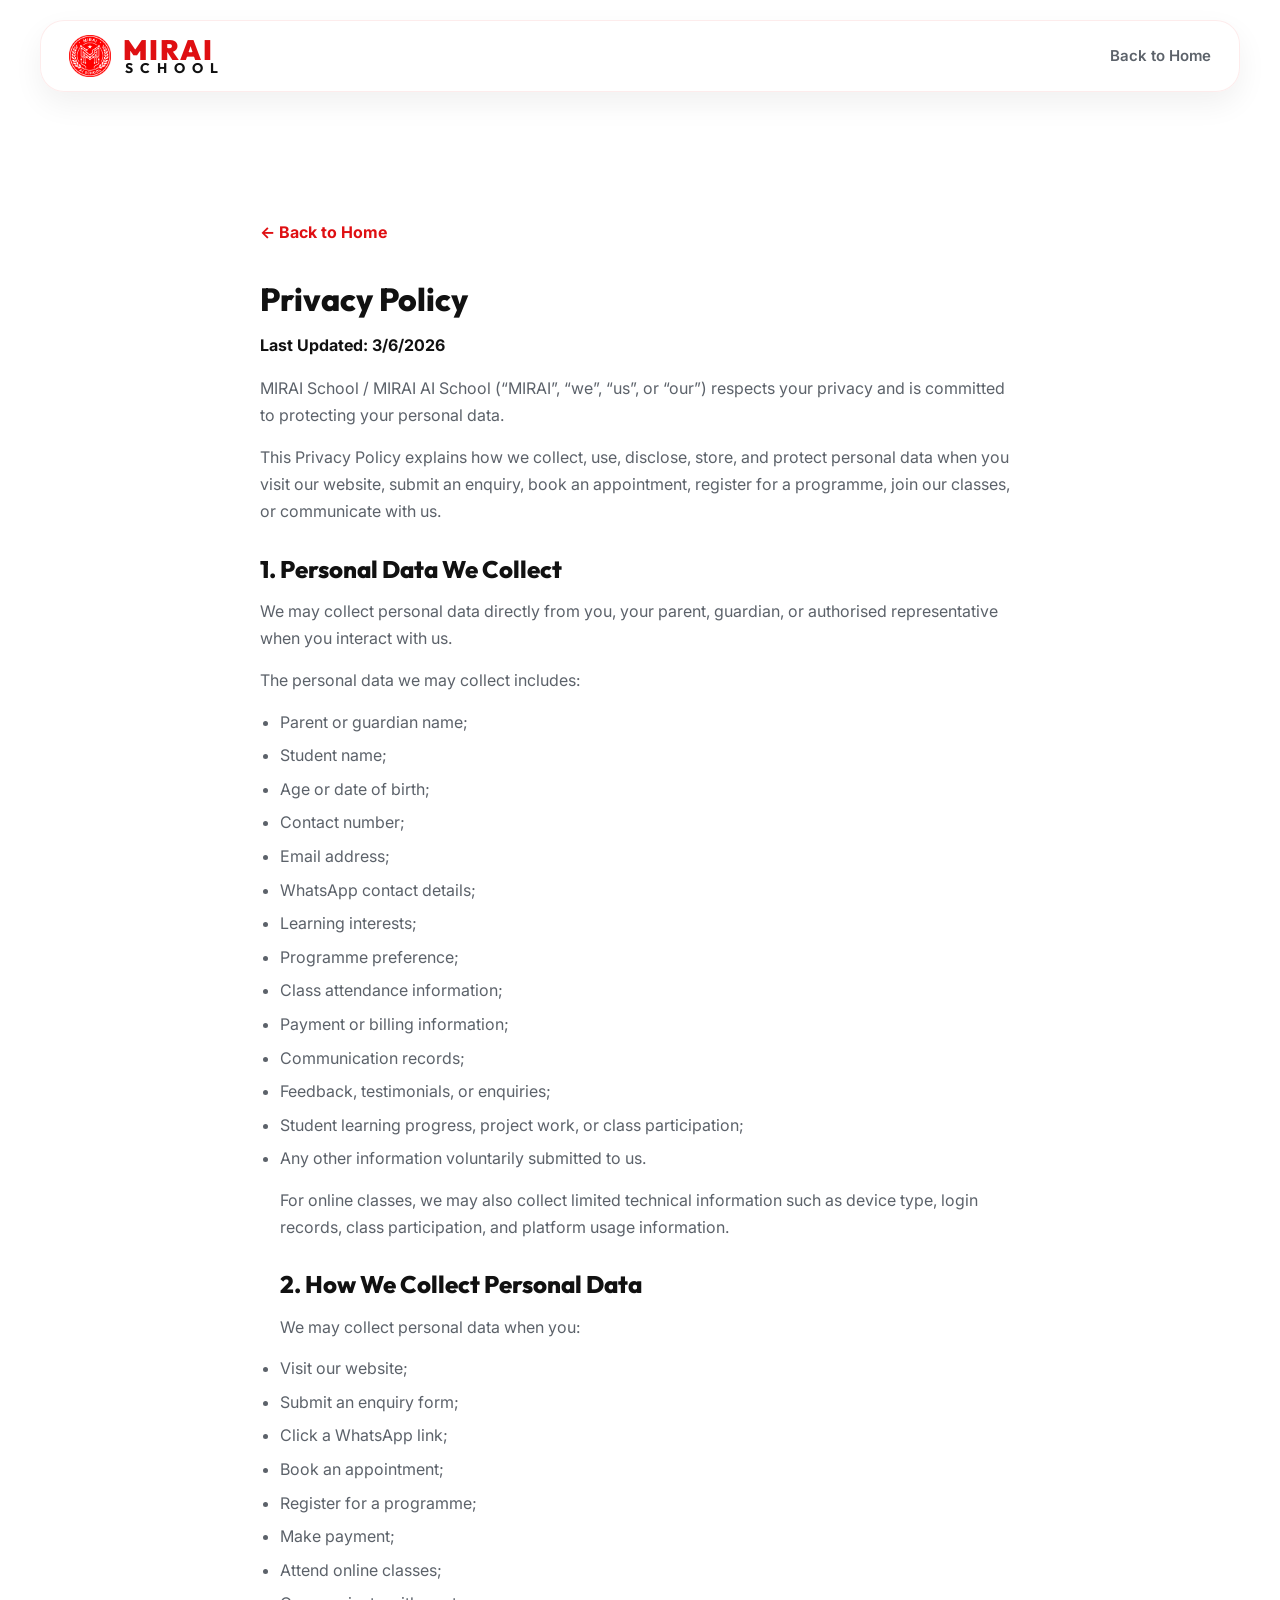
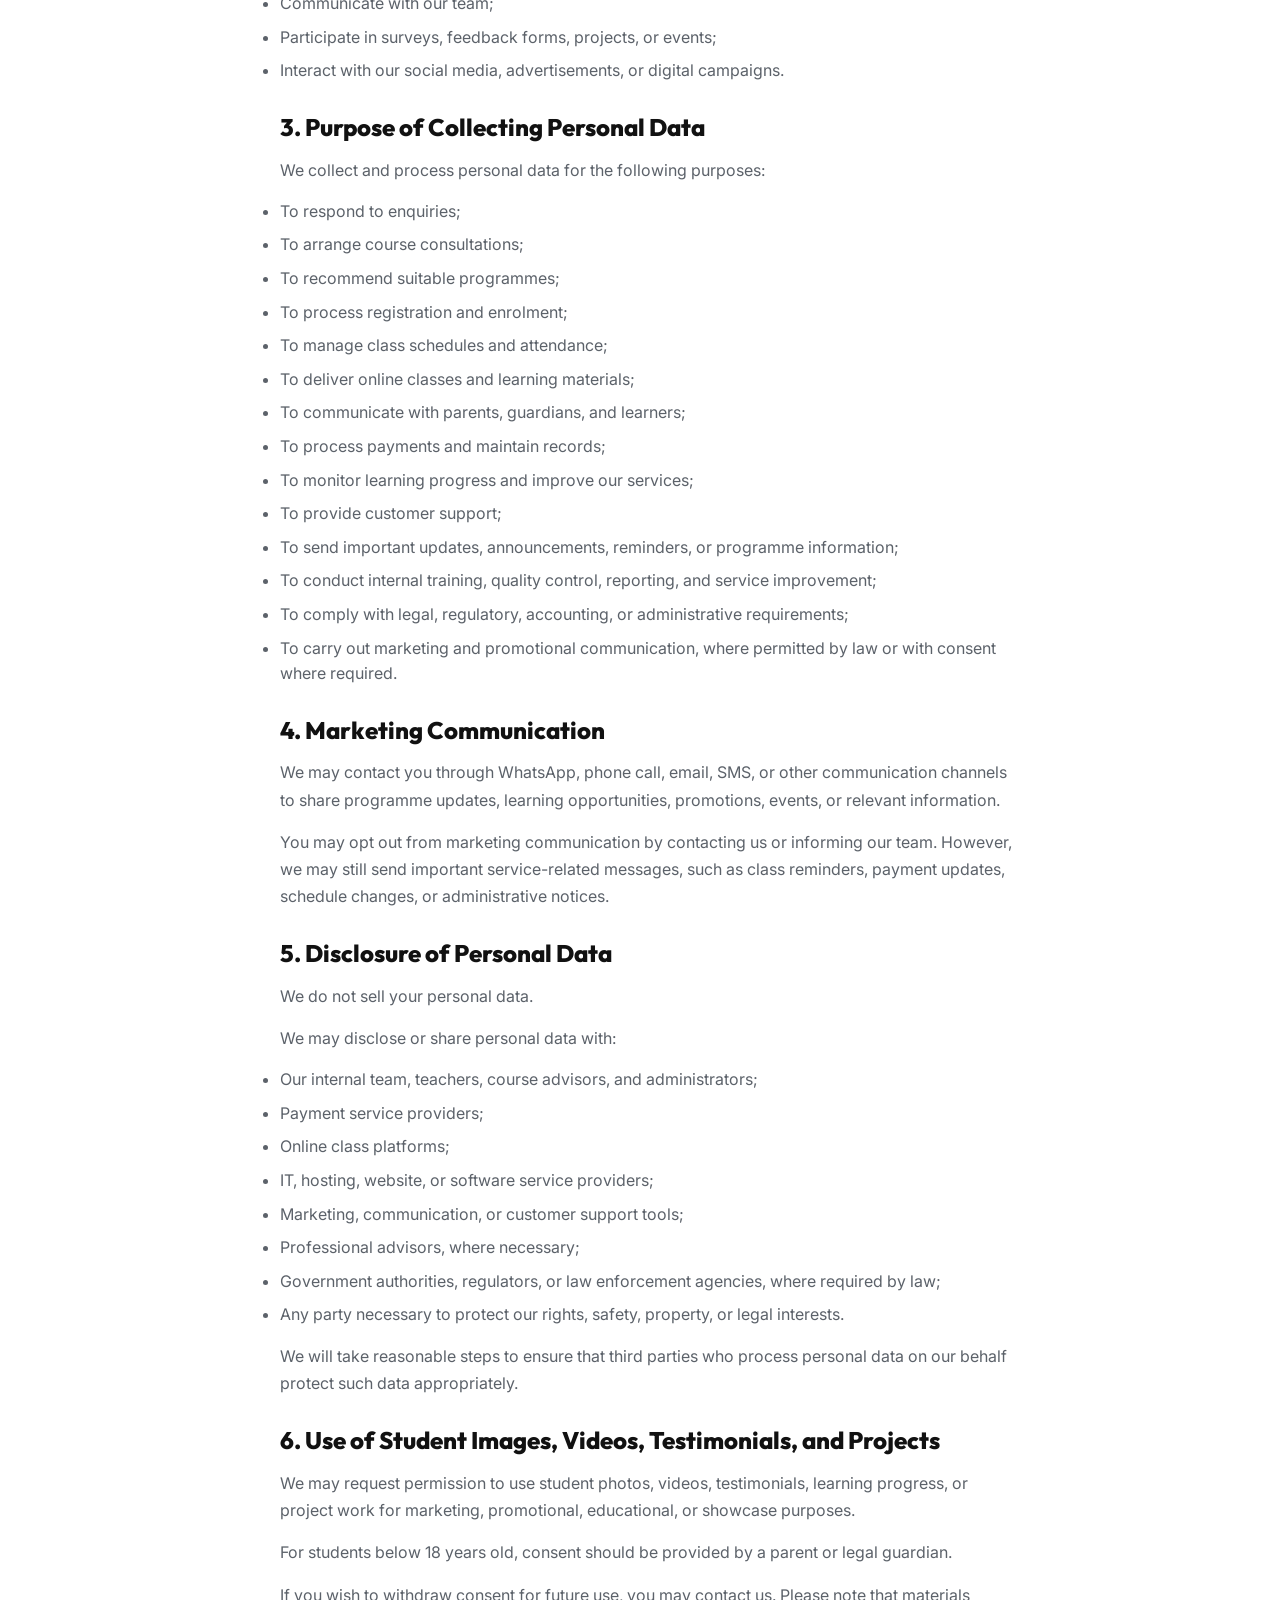
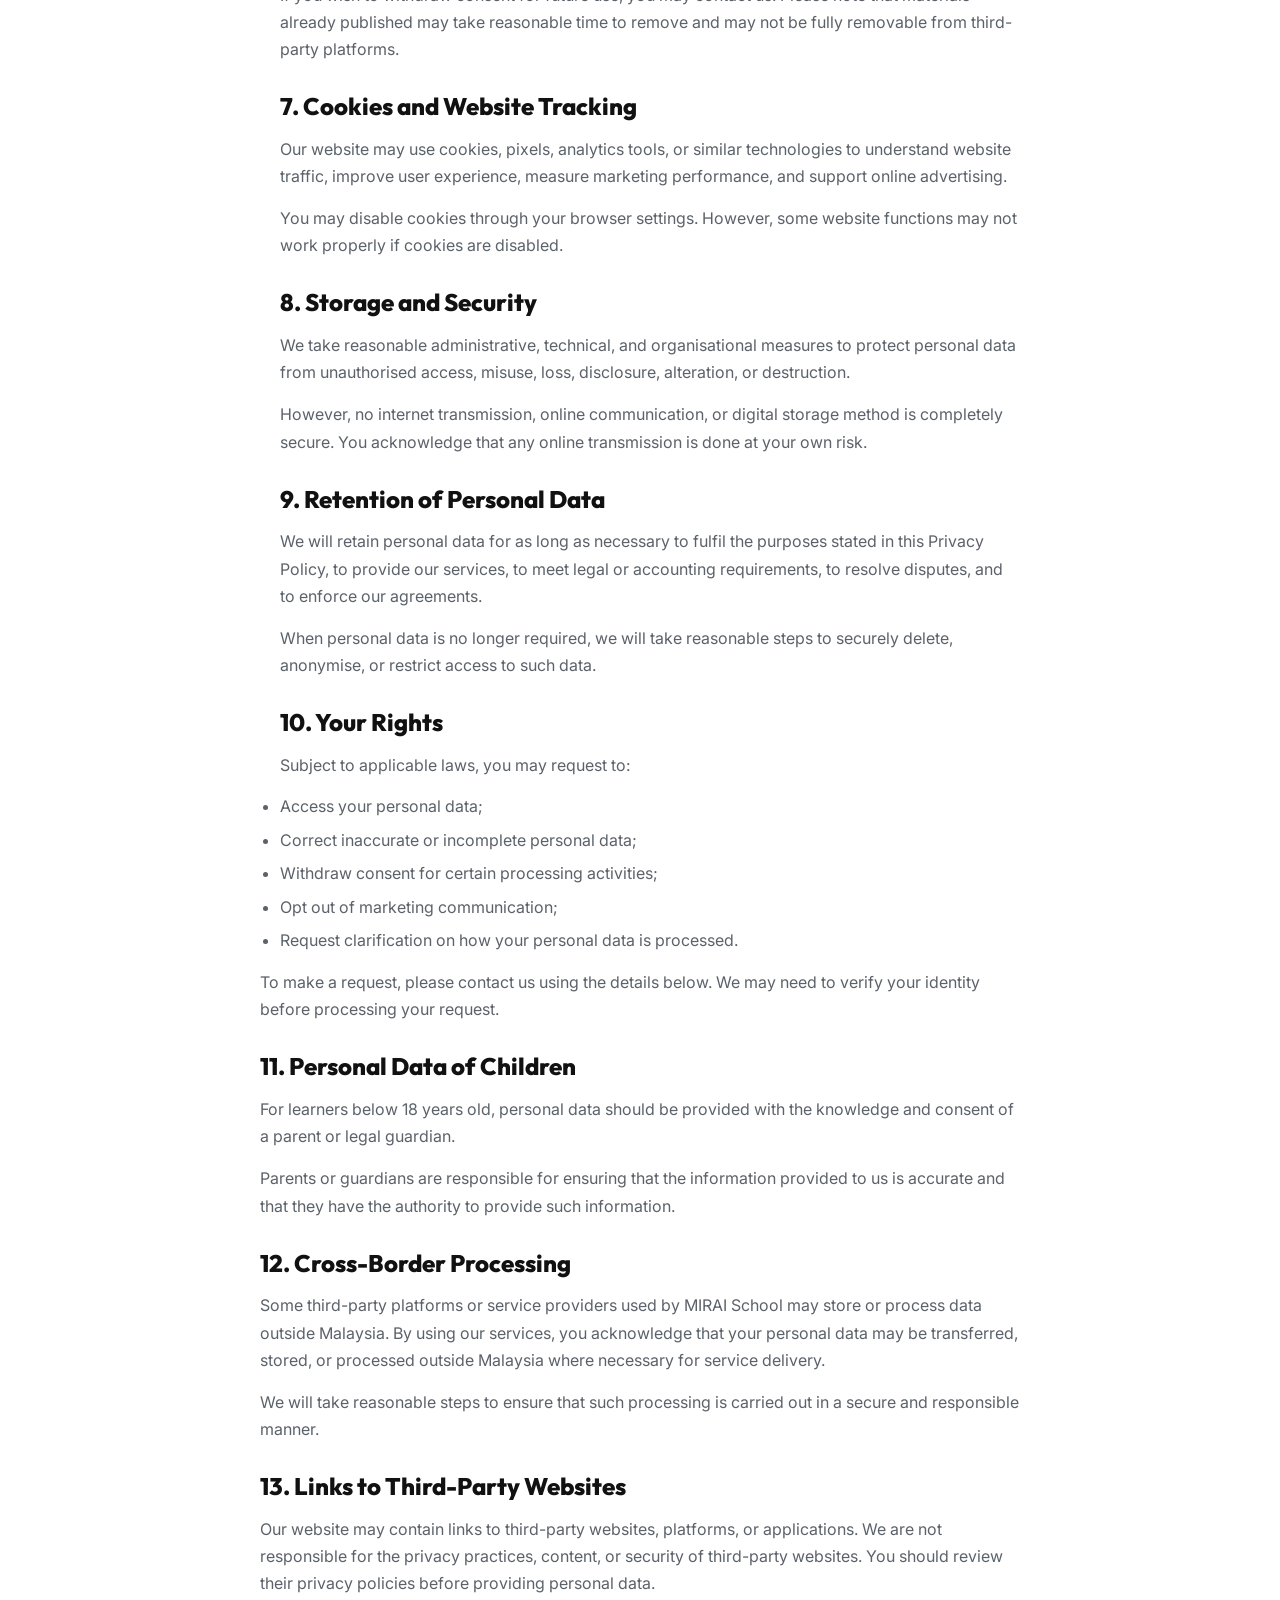
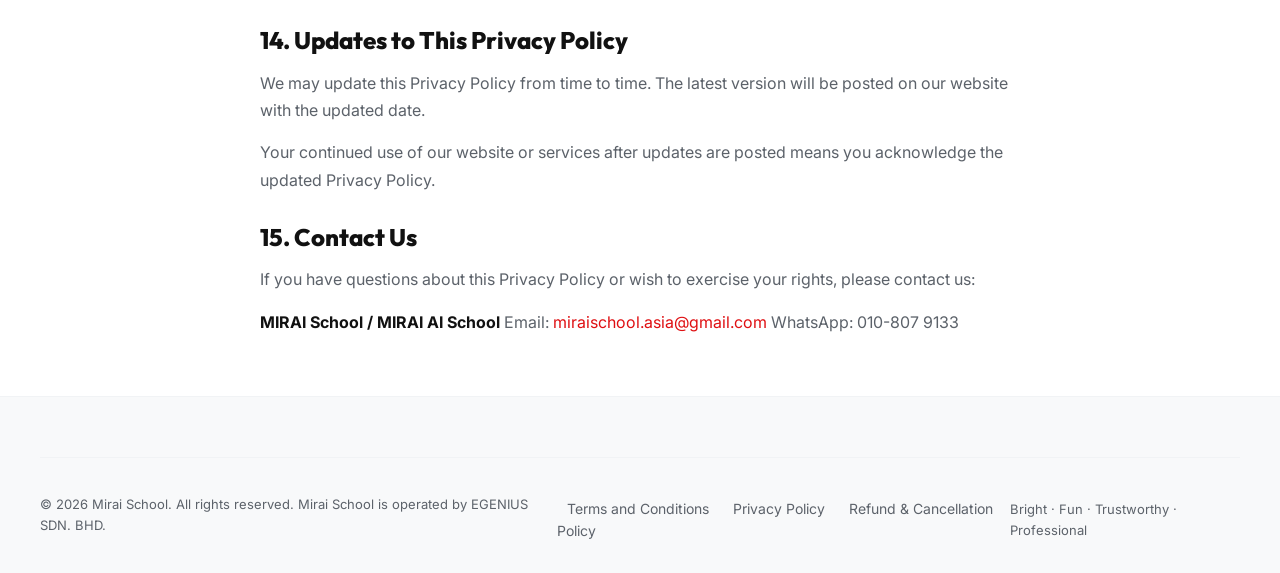
==== privacy.html @ 1ea345a0 "Update footer with legal links and add course prices" ====
<!DOCTYPE html>
<html lang="en">
<head>
  <meta charset="UTF-8">
  <meta name="viewport" content="width=device-width, initial-scale=1.0">
  <title>Privacy Policy | MIRAI School</title>
  <link rel="stylesheet" href="style.css">
  <style>
    .legal-container {
      max-width: 800px;
      margin: 120px auto 60px;
      padding: 0 20px;
      background: white;
    }
    .legal-container h1 { font-size: 2rem; margin-bottom: 10px; color: var(--black); }
    .legal-container h2 { font-size: 1.5rem; margin-top: 30px; margin-bottom: 15px; color: var(--black); }
    .legal-container p { margin-bottom: 15px; color: var(--grey); line-height: 1.7; }
    .legal-container ul { margin-bottom: 15px; padding-left: 20px; color: var(--grey); }
    .legal-container li { margin-bottom: 8px; line-height: 1.6; }
    .legal-container a { color: var(--red); text-decoration: none; }
    .legal-container a:hover { text-decoration: underline; }
    .legal-container strong { color: var(--black); }
    .back-btn { margin-bottom: 20px; display: inline-block; font-weight: bold; }
  </style>
</head>
<body>
  <header class="navbar-wrapper">
    <div class="container">
      <nav class="navbar" id="mainNavbar">
        <a href="index.html" class="logo">
          <img src="assets/mirai%20logo.png" alt="MIRAI School Logo" class="logo-img" />
          <div class="logo-text">
            <span class="logo-main">MIRAI</span>
            <span class="logo-sub">SCHOOL</span>
          </div>
        </a>
        <div class="nav-links" id="navLinks">
          <a href="index.html">Back to Home</a>
        </div>
      </nav>
    </div>
  </header>

  <main>
    <div class="legal-container">
      <a href="index.html" class="back-btn">&larr; Back to Home</a>
      <p><h1>Privacy Policy</h1></p><p><strong>Last Updated: 3/6/2026</strong></p><p>MIRAI School / MIRAI AI School (“MIRAI”, “we”, “us”, or “our”) respects your privacy and is committed to protecting your personal data.</p><p>This Privacy Policy explains how we collect, use, disclose, store, and protect personal data when you visit our website, submit an enquiry, book an appointment, register for a programme, join our classes, or communicate with us.</p><p><h2>1. Personal Data We Collect</h2></p><p>We may collect personal data directly from you, your parent, guardian, or authorised representative when you interact with us.</p><p>The personal data we may collect includes:</p><ul><li>Parent or guardian name;</li>
<li>Student name;</li>
<li>Age or date of birth;</li>
<li>Contact number;</li>
<li>Email address;</li>
<li>WhatsApp contact details;</li>
<li>Learning interests;</li>
<li>Programme preference;</li>
<li>Class attendance information;</li>
<li>Payment or billing information;</li>
<li>Communication records;</li>
<li>Feedback, testimonials, or enquiries;</li>
<li>Student learning progress, project work, or class participation;</li>
<li>Any other information voluntarily submitted to us.</li></p><p>For online classes, we may also collect limited technical information such as device type, login records, class participation, and platform usage information.</p><p><h2>2. How We Collect Personal Data</h2></p><p>We may collect personal data when you:</p><p><li>Visit our website;</li>
<li>Submit an enquiry form;</li>
<li>Click a WhatsApp link;</li>
<li>Book an appointment;</li>
<li>Register for a programme;</li>
<li>Make payment;</li>
<li>Attend online classes;</li>
<li>Communicate with our team;</li>
<li>Participate in surveys, feedback forms, projects, or events;</li>
<li>Interact with our social media, advertisements, or digital campaigns.</li></p><p><h2>3. Purpose of Collecting Personal Data</h2></p><p>We collect and process personal data for the following purposes:</p><p><li>To respond to enquiries;</li>
<li>To arrange course consultations;</li>
<li>To recommend suitable programmes;</li>
<li>To process registration and enrolment;</li>
<li>To manage class schedules and attendance;</li>
<li>To deliver online classes and learning materials;</li>
<li>To communicate with parents, guardians, and learners;</li>
<li>To process payments and maintain records;</li>
<li>To monitor learning progress and improve our services;</li>
<li>To provide customer support;</li>
<li>To send important updates, announcements, reminders, or programme information;</li>
<li>To conduct internal training, quality control, reporting, and service improvement;</li>
<li>To comply with legal, regulatory, accounting, or administrative requirements;</li>
<li>To carry out marketing and promotional communication, where permitted by law or with consent where required.</li></p><p><h2>4. Marketing Communication</h2></p><p>We may contact you through WhatsApp, phone call, email, SMS, or other communication channels to share programme updates, learning opportunities, promotions, events, or relevant information.</p><p>You may opt out from marketing communication by contacting us or informing our team. However, we may still send important service-related messages, such as class reminders, payment updates, schedule changes, or administrative notices.</p><p><h2>5. Disclosure of Personal Data</h2></p><p>We do not sell your personal data.</p><p>We may disclose or share personal data with:</p><p><li>Our internal team, teachers, course advisors, and administrators;</li>
<li>Payment service providers;</li>
<li>Online class platforms;</li>
<li>IT, hosting, website, or software service providers;</li>
<li>Marketing, communication, or customer support tools;</li>
<li>Professional advisors, where necessary;</li>
<li>Government authorities, regulators, or law enforcement agencies, where required by law;</li>
<li>Any party necessary to protect our rights, safety, property, or legal interests.</li></p><p>We will take reasonable steps to ensure that third parties who process personal data on our behalf protect such data appropriately.</p><p><h2>6. Use of Student Images, Videos, Testimonials, and Projects</h2></p><p>We may request permission to use student photos, videos, testimonials, learning progress, or project work for marketing, promotional, educational, or showcase purposes.</p><p>For students below 18 years old, consent should be provided by a parent or legal guardian.</p><p>If you wish to withdraw consent for future use, you may contact us. Please note that materials already published may take reasonable time to remove and may not be fully removable from third-party platforms.</p><p><h2>7. Cookies and Website Tracking</h2></p><p>Our website may use cookies, pixels, analytics tools, or similar technologies to understand website traffic, improve user experience, measure marketing performance, and support online advertising.</p><p>You may disable cookies through your browser settings. However, some website functions may not work properly if cookies are disabled.</p><p><h2>8. Storage and Security</h2></p><p>We take reasonable administrative, technical, and organisational measures to protect personal data from unauthorised access, misuse, loss, disclosure, alteration, or destruction.</p><p>However, no internet transmission, online communication, or digital storage method is completely secure. You acknowledge that any online transmission is done at your own risk.</p><p><h2>9. Retention of Personal Data</h2></p><p>We will retain personal data for as long as necessary to fulfil the purposes stated in this Privacy Policy, to provide our services, to meet legal or accounting requirements, to resolve disputes, and to enforce our agreements.</p><p>When personal data is no longer required, we will take reasonable steps to securely delete, anonymise, or restrict access to such data.</p><p><h2>10. Your Rights</h2></p><p>Subject to applicable laws, you may request to:</p><p><li>Access your personal data;</li>
<li>Correct inaccurate or incomplete personal data;</li>
<li>Withdraw consent for certain processing activities;</li>
<li>Opt out of marketing communication;</li>
<li>Request clarification on how your personal data is processed.</li></ul><p>To make a request, please contact us using the details below. We may need to verify your identity before processing your request.</p><p><h2>11. Personal Data of Children</h2></p><p>For learners below 18 years old, personal data should be provided with the knowledge and consent of a parent or legal guardian.</p><p>Parents or guardians are responsible for ensuring that the information provided to us is accurate and that they have the authority to provide such information.</p><p><h2>12. Cross-Border Processing</h2></p><p>Some third-party platforms or service providers used by MIRAI School may store or process data outside Malaysia. By using our services, you acknowledge that your personal data may be transferred, stored, or processed outside Malaysia where necessary for service delivery.</p><p>We will take reasonable steps to ensure that such processing is carried out in a secure and responsible manner.</p><p><h2>13. Links to Third-Party Websites</h2></p><p>Our website may contain links to third-party websites, platforms, or applications. We are not responsible for the privacy practices, content, or security of third-party websites. You should review their privacy policies before providing personal data.</p><p><h2>14. Updates to This Privacy Policy</h2></p><p>We may update this Privacy Policy from time to time. The latest version will be posted on our website with the updated date.</p><p>Your continued use of our website or services after updates are posted means you acknowledge the updated Privacy Policy.</p><p><h2>15. Contact Us</h2></p><p>If you have questions about this Privacy Policy or wish to exercise your rights, please contact us:</p><p><strong>MIRAI School / MIRAI AI School</strong>
Email: <a href="mailto:miraischool.asia@gmail.com">miraischool.asia@gmail.com</a>
WhatsApp: 010-807 9133
</p>
    </div>
  </main>

  <footer>
    <div class="container">
      <div class="footer-bottom">
        <p>&copy; 2026 Mirai School. All rights reserved. Mirai School is operated by EGENIUS SDN. BHD.</p>
        <div class="legal-links" style="margin-top: 10px; font-size: 14px;">
            <a href="terms.html" style="color: var(--grey); text-decoration: none; margin: 0 10px;">Terms and Conditions</a>
            <a href="privacy.html" style="color: var(--grey); text-decoration: none; margin: 0 10px;">Privacy Policy</a>
            <a href="refund.html" style="color: var(--grey); text-decoration: none; margin: 0 10px;">Refund & Cancellation Policy</a>
        </div>
        <p style="margin-top: 10px;">Bright · Fun · Trustworthy · Professional</p>
      </div>
    </div>
  </footer>
</body>
</html>
---- style.css ----
@import url('https://fonts.googleapis.com/css2?family=Inter:wght@400;500;600;700&family=Outfit:wght@400;500;600;700;800;900&display=swap');

:root {
  --red: #df0f12;
  --red-hover: #bf0b0e;
  --red-light: #fff2f2;
  --red-tint: #ffe3e3;
  --black: #111111;
  --white: #ffffff;
  --grey: #5c626a;
  --light-grey: #f8f9fa;
  --border: #f3d5d5;
  --border-light: #f1f3f5;
  --shadow-sm: 0 4px 12px rgba(0, 0, 0, 0.03);
  --shadow-md: 0 12px 30px rgba(0, 0, 0, 0.06);
  --shadow-lg: 0 20px 48px rgba(0, 0, 0, 0.08);
  --shadow-red: 0 12px 24px rgba(223, 15, 18, 0.2);
  --radius-xl: 32px;
  --radius-lg: 24px;
  --radius-md: 16px;
  --radius-sm: 12px;
  --font-title: 'Outfit', sans-serif;
  --font-body: 'Inter', sans-serif;
  --transition: all 0.3s cubic-bezier(0.4, 0, 0.2, 1);
}

* {
  box-sizing: border-box;
  margin: 0;
  padding: 0;
  scroll-behavior: smooth;
}

body {
  font-family: var(--font-body);
  background: var(--white);
  color: var(--black);
  line-height: 1.6;
  overflow-x: hidden;
  -webkit-font-smoothing: antialiased;
}

a {
  text-decoration: none;
  color: inherit;
  transition: var(--transition);
}

img {
  max-width: 100%;
  height: auto;
  display: block;
}

.page {
  width: 100%;
  min-height: 100vh;
  position: relative;
  background: 
    radial-gradient(circle at 5% 15%, rgba(223, 15, 18, 0.04) 0%, transparent 25%),
    radial-gradient(circle at 95% 35%, rgba(223, 15, 18, 0.06) 0%, transparent 30%),
    radial-gradient(circle at 15% 75%, rgba(223, 15, 18, 0.03) 0%, transparent 20%),
    #ffffff;
}

.container {
  width: min(1200px, calc(100% - 48px));
  margin: 0 auto;
}

/* Typography Utility */
h1, h2, h3, h4 {
  font-family: var(--font-title);
  font-weight: 800;
  line-height: 1.15;
}

.text-red {
  color: var(--red);
}

/* Header & Sticky Navbar */
.navbar-wrapper {
  padding: 20px 0 8px;
  position: sticky;
  top: 0;
  z-index: 100;
}

.navbar {
  background: rgba(255, 255, 255, 0.88);
  backdrop-filter: blur(16px);
  -webkit-backdrop-filter: blur(16px);
  border: 1px solid rgba(223, 15, 18, 0.08);
  box-shadow: var(--shadow-md);
  border-radius: 24px;
  padding: 14px 28px;
  display: flex;
  align-items: center;
  justify-content: space-between;
  transition: var(--transition);
}

.logo {
  display: flex;
  flex-direction: row;
  align-items: center;
  gap: 12px;
}

.logo-img {
  height: 42px;
  width: auto;
}

.logo-text {
  display: flex;
  flex-direction: column;
  line-height: 0.9;
  letter-spacing: 2px;
}

.logo-main {
  font-family: var(--font-title);
  font-size: 28px;
  font-weight: 900;
  color: var(--red);
}

.logo-sub {
  font-family: var(--font-title);
  font-size: 14px;
  font-weight: 700;
  color: var(--black);
  letter-spacing: 7px;
  padding-left: 2px;
}

.nav-links {
  display: flex;
  align-items: center;
  gap: 36px;
  font-weight: 600;
  font-size: 15px;
}

.nav-links a {
  position: relative;
  color: var(--grey);
  padding: 6px 0;
}

.nav-links a:hover {
  color: var(--red);
}

.nav-links a.active {
  color: var(--red);
}

.nav-links a.active::after {
  content: "";
  position: absolute;
  left: 50%;
  transform: translateX(-50%);
  bottom: -4px;
  width: 14px;
  height: 3px;
  border-radius: 99px;
  background: var(--red);
  animation: scaleUp 0.3s forwards;
}

.nav-actions {
  display: flex;
  align-items: center;
  gap: 16px;
}

/* Mobile Menu Button */
.burger-menu {
  display: none;
  background: none;
  border: none;
  cursor: pointer;
  padding: 8px;
  z-index: 110;
}

.burger-bar {
  display: block;
  width: 24px;
  height: 3px;
  margin: 5px 0;
  background-color: var(--black);
  border-radius: 3px;
  transition: var(--transition);
}

/* Buttons */
.btn {
  display: inline-flex;
  align-items: center;
  justify-content: center;
  gap: 10px;
  border-radius: 16px;
  padding: 14px 28px;
  font-family: var(--font-title);
  font-weight: 700;
  border: 2px solid transparent;
  cursor: pointer;
  transition: var(--transition);
  font-size: 15px;
  white-space: nowrap;
}

.btn-red {
  background: var(--red);
  color: var(--white);
  box-shadow: var(--shadow-red);
}

.btn-red:hover {
  background: var(--red-hover);
  transform: translateY(-2px);
  box-shadow: 0 16px 32px rgba(223, 15, 18, 0.3);
}

.btn-red:active {
  transform: translateY(0);
}

.btn-outline {
  background: var(--white);
  border-color: var(--red);
  color: var(--black);
}

.btn-outline:hover {
  background: var(--red-light);
  transform: translateY(-2px);
}

.btn-outline:active {
  transform: translateY(0);
}

.btn-whatsapp {
  background: #25d366;
  color: var(--white);
  border: none;
  box-shadow: 0 12px 24px rgba(37, 211, 102, 0.2);
}

.btn-whatsapp:hover {
  background: #20ba5a;
  transform: translateY(-2px);
  box-shadow: 0 16px 32px rgba(37, 211, 102, 0.3);
}

/* Hero Section */
.hero {
  padding: 0;
  margin-top: -50px;
  margin-bottom: -60px;
  position: relative;
}

.hero .container {
  display: grid;
  grid-template-columns: 1.05fr 0.95fr;
  gap: 48px;
  align-items: center;
}

.badge-wrapper {
  display: flex;
  align-items: center;
  gap: 12px;
  margin-bottom: 24px;
}



.badge {
  display: inline-flex;
  align-items: center;
  gap: 8px;
  border: 1.5px solid var(--border);
  color: var(--red);
  background: var(--red-light);
  border-radius: 999px;
  padding: 8px 18px;
  font-weight: 700;
  font-size: 13px;
  margin-bottom: 0;
  letter-spacing: 0.5px;
  font-family: var(--font-title);
  box-shadow: var(--shadow-sm);
}



.hero h1 {
  font-size: clamp(44px, 5.5vw, 68px);
  line-height: 1.05;
  letter-spacing: -2px;
  margin-bottom: 24px;
  font-weight: 900;
  color: var(--black);
}

.hero p {
  font-size: 18px;
  color: var(--grey);
  max-width: 520px;
  margin-bottom: 36px;
  line-height: 1.6;
}

.hero-actions {
  display: flex;
  gap: 16px;
  flex-wrap: wrap;
}

/* Hero Visuals */
.hero-visual {
  position: relative;
  min-height: 500px;
  display: flex;
  align-items: center;
  justify-content: center;
}

.red-blob {
  position: absolute;
  width: 440px;
  height: 340px;
  background: var(--red-tint);
  border-radius: 30% 70% 70% 30% / 30% 30% 70% 70%;
  right: 10px;
  top: 60px;
  z-index: 0;
  animation: morphBlob 12s ease-in-out infinite alternate;
}

.soft-blob {
  position: absolute;
  width: 220px;
  height: 220px;
  background: rgba(223, 15, 18, 0.05);
  border-radius: 50%;
  left: 20px;
  bottom: 40px;
  z-index: 0;
}

.student-card {
  position: relative;
  z-index: 2;
  width: 540px;
  background: transparent;
  border: none;
  border-radius: 0;
  padding: 0;
  box-shadow: none;
  transition: var(--transition);
}

.student-card:hover {
  transform: translateY(-5px);
}

.student-img-container {
  width: 100%;
  height: auto;
  background: transparent;
  border-radius: 0;
  overflow: visible;
  position: relative;
}

.student-img-container img {
  width: 100%;
  height: auto;
  object-fit: contain;
  mix-blend-mode: multiply;
}

/* Floating Badges */
.floating-card {
  position: absolute;
  z-index: 3;
  background: rgba(255, 255, 255, 0.95);
  border-radius: var(--radius-md);
  box-shadow: var(--shadow-md);
  border: 1px solid rgba(223, 15, 18, 0.1);
  display: flex;
  align-items: center;
  gap: 12px;
  padding: 12px 18px;
  transition: var(--transition);
  animation: float 6s ease-in-out infinite;
}

.floating-card:hover {
  transform: scale(1.05) translateY(-2px);
  background: var(--white);
  box-shadow: var(--shadow-lg);
}

.fc-icon {
  width: 42px;
  height: 42px;
  border-radius: var(--radius-sm);
  background: var(--red-light);
  color: var(--red);
  display: flex;
  align-items: center;
  justify-content: center;
  flex-shrink: 0;
}

.fc-icon svg {
  width: 22px;
  height: 22px;
  stroke: var(--red);
  stroke-width: 2.5;
  fill: none;
}

.fc-text {
  font-family: var(--font-title);
  font-weight: 700;
  font-size: 14px;
  color: var(--black);
}

.fc-text span {
  display: block;
  font-size: 11px;
  color: var(--grey);
  font-weight: 500;
  font-family: var(--font-body);
}

.floating-card.square-card {
  width: 56px;
  height: 56px;
  padding: 12px;
  display: flex;
  align-items: center;
  justify-content: center;
}
.floating-card.square-card svg {
  width: 100%;
  height: 100%;
  stroke: var(--red);
}

.code-card {
  left: -20px;
  top: 60px;
  animation-delay: 0s;
}

.robot-card {
  right: -20px;
  top: 180px;
  animation-delay: 2s;
}

.chart-card {
  left: -30px;
  bottom: 80px;
  animation-delay: 4s;
}

/* Vector Shapes and Dots */
.fun-dot-grid {
  position: absolute;
  width: 100px;
  height: 100px;
  background-image: radial-gradient(var(--red) 2px, transparent 2px);
  background-size: 16px 16px;
  opacity: 0.25;
}

.dot-1 {
  left: 40%;
  top: 20px;
}

.dot-2 {
  right: 10%;
  bottom: 30px;
}

.star-shape {
  position: absolute;
  width: 24px;
  height: 24px;
  fill: var(--red);
  opacity: 0.6;
}

.star-1 {
  right: 80px;
  top: 40px;
  animation: pulse 2s infinite alternate;
}

.star-2 {
  left: 20px;
  top: 260px;
  animation: pulse 2.5s infinite alternate;
}

/* Value Strip */
.value-strip-section {
  padding: 20px 0 60px;
}

.value-strip {
  background: var(--white);
  border-radius: var(--radius-xl);
  box-shadow: var(--shadow-md);
  border: 1px solid rgba(223, 15, 18, 0.08);
  display: grid;
  grid-template-columns: repeat(4, 1fr);
  overflow: hidden;
}

.value-item {
  padding: 30px 24px;
  display: flex;
  gap: 16px;
  align-items: center;
  position: relative;
}

.value-item:not(:last-child)::after {
  content: "";
  position: absolute;
  right: 0;
  top: 25%;
  height: 50%;
  width: 1px;
  background: rgba(223, 15, 18, 0.12);
}

.value-icon {
  width: 52px;
  height: 52px;
  border-radius: 50%;
  background: var(--red);
  color: var(--white);
  display: flex;
  align-items: center;
  justify-content: center;
  flex-shrink: 0;
}

.value-icon svg {
  width: 24px;
  height: 24px;
  stroke: var(--white);
  stroke-width: 2;
  fill: none;
}

.value-text h4 {
  font-size: 15px;
  font-weight: 700;
  margin-bottom: 4px;
  color: var(--black);
}

.value-text p {
  font-size: 13px;
  color: var(--grey);
  line-height: 1.4;
}

/* Section Common */
section {
  padding: 60px 0;
  position: relative;
}

.section-header {
  text-align: center;
  max-width: 600px;
  margin: 0 auto 48px;
}

.section-title {
  font-size: clamp(32px, 4vw, 42px);
  font-weight: 900;
  letter-spacing: -1.5px;
  margin-bottom: 12px;
  color: var(--black);
}

.section-subtitle {
  font-size: 16px;
  color: var(--grey);
}

/* Who We Teach */
.teach-grid {
  display: grid;
  grid-template-columns: repeat(3, 1fr);
  gap: 28px;
}

.teach-card {
  background: var(--white);
  border: 1px solid rgba(223, 15, 18, 0.08);
  border-radius: var(--radius-lg);
  box-shadow: var(--shadow-sm);
  display: flex;
  flex-direction: row;
  align-items: stretch;
  height: 100%;
  transition: var(--transition);
  position: relative;
  overflow: hidden;
}

.teach-content {
  flex: 1;
  padding: 24px;
  display: flex;
  flex-direction: column;
  justify-content: center;
}

.teach-card:hover {
  transform: translateY(-6px);
  box-shadow: var(--shadow-lg);
  border-color: rgba(223, 15, 18, 0.15);
}

.teach-header {
  margin-bottom: 16px;
}

.teach-badge {
  display: inline-block;
  font-family: var(--font-title);
  font-weight: 900;
  font-size: 28px;
  color: var(--red);
  letter-spacing: 1px;
}

.teach-age {
  font-family: var(--font-title);
  font-weight: 700;
  font-size: 16px;
  color: var(--black);
  margin-bottom: 12px;
}

.teach-card p {
  color: var(--grey);
  font-size: 14px;
  line-height: 1.5;
  margin-bottom: 24px;
  flex-grow: 1;
}

.teach-img {
  flex: 0 0 45%;
  position: relative;
  background: transparent;
  overflow: visible;
  display: flex;
  align-items: center;
  justify-content: center;
}

.teach-img img {
  width: 100%;
  height: auto;
  object-fit: contain;
  mix-blend-mode: multiply;
  transition: var(--transition);
}

.teach-card:hover .teach-img img {
  transform: scale(1.05);
}

/* Programme Finder / Lead Quiz Widget */
.quiz-section {
  background: var(--light-grey);
  border-radius: var(--radius-xl);
  padding: 60px 40px;
  border: 1px solid var(--border-light);
  position: relative;
  overflow: hidden;
}

.quiz-container {
  max-width: 700px;
  margin: 0 auto;
  position: relative;
  z-index: 2;
}

.quiz-header {
  text-align: center;
  margin-bottom: 40px;
}

.quiz-header h3 {
  font-size: 28px;
  font-weight: 800;
  margin-bottom: 10px;
}

.quiz-header p {
  font-size: 15px;
  color: var(--grey);
}

.quiz-card {
  background: var(--white);
  border-radius: var(--radius-lg);
  padding: 40px;
  box-shadow: var(--shadow-md);
  border: 1px solid rgba(223, 15, 18, 0.05);
  min-height: 350px;
  display: flex;
  flex-direction: column;
}

.quiz-step {
  display: none;
  animation: fadeIn 0.4s ease-out forwards;
}

.quiz-step.active {
  display: block;
}

.step-title {
  font-size: 18px;
  font-weight: 700;
  margin-bottom: 24px;
  font-family: var(--font-title);
  color: var(--black);
}

.quiz-options {
  display: grid;
  grid-template-columns: repeat(3, 1fr);
  gap: 16px;
  margin-bottom: 30px;
}

.quiz-option {
  border: 2px solid var(--border-light);
  border-radius: var(--radius-md);
  padding: 20px 16px;
  text-align: center;
  cursor: pointer;
  transition: var(--transition);
  display: flex;
  flex-direction: column;
  align-items: center;
  gap: 12px;
}

.quiz-option:hover {
  border-color: var(--border);
  background: var(--red-light);
}

.quiz-option.selected {
  border-color: var(--red);
  background: var(--red-light);
  box-shadow: var(--shadow-sm);
}

.option-icon {
  width: 44px;
  height: 44px;
  border-radius: 50%;
  background: var(--light-grey);
  color: var(--grey);
  display: flex;
  align-items: center;
  justify-content: center;
  transition: var(--transition);
}

.quiz-option.selected .option-icon {
  background: var(--red);
  color: var(--white);
}

.option-icon svg {
  width: 20px;
  height: 20px;
  stroke: currentColor;
  stroke-width: 2;
  fill: none;
}

.option-title {
  font-family: var(--font-title);
  font-weight: 700;
  font-size: 14px;
}

.option-desc {
  font-size: 11px;
  color: var(--grey);
  line-height: 1.3;
}

/* Quiz Controls */
.quiz-footer {
  display: flex;
  align-items: center;
  justify-content: space-between;
  margin-top: auto;
  padding-top: 24px;
  border-top: 1px solid var(--border-light);
}

.quiz-progress {
  display: flex;
  gap: 8px;
}

.progress-dot {
  width: 8px;
  height: 8px;
  border-radius: 50%;
  background: var(--border-light);
  transition: var(--transition);
}

.progress-dot.active {
  background: var(--red);
  width: 24px;
  border-radius: 4px;
}

.progress-dot.completed {
  background: var(--red-tint);
}

.quiz-nav-btns {
  display: flex;
  gap: 12px;
}

.btn-quiz-nav {
  padding: 10px 20px;
  font-size: 14px;
  border-radius: 12px;
}

/* Quiz Result */
.quiz-result {
  text-align: center;
  padding: 10px 0;
}

.result-celebration {
  width: 60px;
  height: 60px;
  border-radius: 50%;
  background: var(--red-light);
  color: var(--red);
  display: flex;
  align-items: center;
  justify-content: center;
  margin: 0 auto 20px;
}

.result-celebration svg {
  width: 32px;
  height: 32px;
  stroke: var(--red);
  stroke-width: 2.5;
  fill: none;
}

.quiz-result h4 {
  font-size: 24px;
  font-weight: 800;
  margin-bottom: 8px;
}

.quiz-result .recommended-badge {
  display: inline-block;
  background: var(--red);
  color: var(--white);
  font-family: var(--font-title);
  font-weight: 800;
  font-size: 18px;
  padding: 8px 20px;
  border-radius: 99px;
  margin-bottom: 20px;
  box-shadow: var(--shadow-red);
}

.quiz-result p {
  color: var(--grey);
  font-size: 15px;
  max-width: 480px;
  margin: 0 auto 24px;
  line-height: 1.6;
}

.result-card-details {
  background: var(--light-grey);
  border-radius: var(--radius-md);
  padding: 20px;
  margin-bottom: 24px;
  text-align: left;
}

.result-card-details ul {
  list-style: none;
  display: grid;
  grid-template-columns: 1fr 1fr;
  gap: 12px;
}

.result-card-details li {
  display: flex;
  align-items: center;
  gap: 8px;
  font-size: 13px;
  font-weight: 600;
}

.result-card-details li svg {
  width: 16px;
  height: 16px;
  stroke: var(--red);
  stroke-width: 3;
  fill: none;
}

/* Programme Packages */
.programme-grid {
  display: grid;
  grid-template-columns: repeat(4, 1fr);
  gap: 24px;
}

.programme-card {
  background: var(--white);
  border: 1px solid rgba(223, 15, 18, 0.08);
  border-radius: var(--radius-lg);
  padding: 36px 24px;
  box-shadow: var(--shadow-sm);
  display: flex;
  flex-direction: column;
  position: relative;
  overflow: hidden;
  transition: var(--transition);
  height: 100%;
}

.programme-card::after {
  content: "";
  position: absolute;
  right: -60px;
  top: -60px;
  width: 120px;
  height: 120px;
  background: var(--red-light);
  border-radius: 50%;
  z-index: 0;
  transition: var(--transition);
}

.programme-card:hover {
  transform: translateY(-6px);
  box-shadow: var(--shadow-lg);
  border-color: rgba(223, 15, 18, 0.15);
}

.programme-card:hover::after {
  background: var(--red-tint);
  transform: scale(1.1);
}

.programme-icon {
  width: 60px;
  height: 60px;
  border-radius: var(--radius-md);
  background: var(--red);
  color: var(--white);
  display: flex;
  align-items: center;
  justify-content: center;
  font-family: var(--font-title);
  font-size: 24px;
  font-weight: 900;
  margin-bottom: 24px;
  position: relative;
  z-index: 1;
  box-shadow: var(--shadow-red);
}

.programme-card h3 {
  font-size: 20px;
  font-weight: 800;
  margin-bottom: 8px;
  color: var(--black);
  position: relative;
  z-index: 1;
}

.programme-tag {
  display: inline-flex;
  background: var(--red-light);
  color: var(--red);
  padding: 6px 12px;
  border-radius: 99px;
  font-size: 11px;
  font-weight: 700;
  margin-bottom: 20px;
  align-self: flex-start;
  position: relative;
  z-index: 1;
}

.programme-card p {
  font-size: 14px;
  color: var(--grey);
  line-height: 1.5;
  margin-bottom: 24px;
  flex-grow: 1;
}

.programme-card ul {
  list-style: none;
  margin-bottom: 28px;
  display: flex;
  flex-direction: column;
  gap: 10px;
}

.programme-card li {
  display: flex;
  align-items: center;
  gap: 8px;
  font-size: 12px;
  color: var(--black);
  font-weight: 600;
}

.programme-card li svg {
  width: 14px;
  height: 14px;
  stroke: var(--red);
  stroke-width: 3;
  fill: none;
  flex-shrink: 0;
}

.small-btn {
  width: 100%;
  padding: 12px 16px;
  border-radius: 12px;
  border: 2px solid var(--red);
  background: var(--white);
  color: var(--red);
  font-family: var(--font-title);
  font-weight: 700;
  cursor: pointer;
  transition: var(--transition);
  text-align: center;
  font-size: 14px;
}

.small-btn:hover {
  background: var(--red);
  color: var(--white);
  box-shadow: var(--shadow-red);
}

/* Learning & FAQ Layout */
.learn-faq-grid {
  display: grid;
  grid-template-columns: 1.05fr 0.95fr;
  gap: 60px;
  align-items: start;
}

/* Learning Foundation */
.learning-block h2 {
  margin-bottom: 36px;
}

.learning-grid {
  display: grid;
  grid-template-columns: repeat(3, 1fr);
  gap: 16px;
}

.learning-card {
  background: var(--white);
  border: 1px solid var(--border-light);
  border-radius: var(--radius-md);
  padding: 24px 16px;
  text-align: center;
  box-shadow: var(--shadow-sm);
  transition: var(--transition);
}

.learning-card:hover {
  transform: translateY(-4px);
  box-shadow: var(--shadow-md);
  border-color: rgba(223, 15, 18, 0.1);
}

.learning-icon {
  width: 52px;
  height: 52px;
  border-radius: var(--radius-sm);
  background: var(--red-light);
  color: var(--red);
  margin: 0 auto 16px;
  display: flex;
  align-items: center;
  justify-content: center;
  transition: var(--transition);
}

.learning-card:hover .learning-icon {
  background: var(--red);
  color: var(--white);
  transform: rotate(5deg);
}

.learning-icon svg {
  width: 24px;
  height: 24px;
  stroke: currentColor;
  stroke-width: 2;
  fill: none;
}

.learning-card h4 {
  font-size: 14px;
  font-weight: 700;
  line-height: 1.3;
  color: var(--black);
}

/* FAQ Accordion Styles */
.faq-block h2 {
  margin-bottom: 36px;
}

.faq-list {
  display: flex;
  flex-direction: column;
  gap: 16px;
}

.faq-item {
  background: var(--white);
  border: 1px solid var(--border-light);
  border-radius: var(--radius-md);
  overflow: hidden;
  box-shadow: var(--shadow-sm);
  transition: var(--transition);
}

.faq-item:hover {
  border-color: var(--border);
}

.faq-header {
  padding: 20px 24px;
  display: flex;
  align-items: center;
  justify-content: space-between;
  cursor: pointer;
  background: var(--white);
  transition: var(--transition);
  user-select: none;
}

.faq-question {
  font-family: var(--font-title);
  font-weight: 700;
  font-size: 15px;
  color: var(--black);
  padding-right: 16px;
}

.faq-toggle-icon {
  width: 28px;
  height: 28px;
  border-radius: 50%;
  background: var(--light-grey);
  color: var(--grey);
  display: flex;
  align-items: center;
  justify-content: center;
  transition: var(--transition);
  flex-shrink: 0;
}

.faq-toggle-icon svg {
  width: 14px;
  height: 14px;
  stroke: currentColor;
  stroke-width: 2.5;
  fill: none;
  transition: var(--transition);
}

.faq-item.active {
  border-color: rgba(223, 15, 18, 0.15);
  box-shadow: var(--shadow-md);
}

.faq-item.active .faq-header {
  background: var(--red-light);
}

.faq-item.active .faq-toggle-icon {
  background: var(--red);
  color: var(--white);
  transform: rotate(45deg);
}

.faq-content {
  max-height: 0;
  overflow: hidden;
  transition: max-height 0.3s cubic-bezier(0.4, 0, 0.2, 1);
}

.faq-answer {
  padding: 20px 24px;
  font-size: 14px;
  color: var(--grey);
  line-height: 1.6;
  border-top: 1px solid var(--border-light);
}

/* Bottom CTA Banner */
.bottom-cta {
  padding: 40px 0 80px;
}

.cta-banner {
  background: 
    radial-gradient(circle at 10% 20%, rgba(255, 255, 255, 0.15) 0%, transparent 20%),
    radial-gradient(circle at 90% 80%, rgba(255, 255, 255, 0.12) 0%, transparent 25%),
    var(--red);
  color: var(--white);
  border-radius: 20px;
  padding: 12px 40px;
  display: flex;
  flex-direction: row;
  align-items: center;
  gap: 40px;
  position: relative;
  overflow: visible;
  box-shadow: var(--shadow-lg);
}

.cta-banner::before {
  content: "";
  position: absolute;
  right: 40px;
  bottom: 20px;
  width: 120px;
  height: 80px;
  background-image: radial-gradient(rgba(255, 255, 255, 0.2) 2px, transparent 2px);
  background-size: 16px 16px;
  opacity: 0.6;
}

.phone-visual {
  display: flex;
  align-items: flex-end;
  justify-content: center;
  position: relative;
}

.whatsapp-person {
  max-width: 220px;
  height: auto;
  margin-top: -5px;
  position: relative;
  z-index: 2;
}

.cta-content h2 {
  font-size: 32px;
  line-height: 1.1;
  margin-bottom: 10px;
  font-weight: 800;
}

.cta-content p {
  font-size: 16px;
  max-width: 580px;
  margin-bottom: 20px;
  color: rgba(255, 255, 255, 0.9);
  line-height: 1.4;
}

/* WhatsApp Icon Button Modification */
.btn-whatsapp-large {
  background: var(--white);
  color: var(--black);
  border: none;
  font-family: var(--font-title);
  font-weight: 800;
  padding: 10px 24px;
  border-radius: 12px;
  font-size: 16px;
  box-shadow: 0 4px 15px rgba(0, 0, 0, 0.1);
  display: inline-flex;
  align-items: center;
  gap: 8px;
  transition: var(--transition);
}

.btn-whatsapp-large:hover {
  background: #25d366;
  color: var(--white);
  transform: translateY(-3px);
  box-shadow: 0 15px 35px rgba(37, 211, 102, 0.4);
}

.whatsapp-icon-circle {
  width: 20px;
  height: 20px;
  border-radius: 50%;
  background: #25d366;
  display: inline-flex;
  align-items: center;
  justify-content: center;
  transition: var(--transition);
}

.btn-whatsapp-large:hover .whatsapp-icon-circle {
  background: var(--white);
}

.whatsapp-icon-circle::before {
  content: "";
  display: block;
  width: 10px;
  height: 10px;
  background: var(--white);
  border-radius: 50%;
  transition: var(--transition);
}

.btn-whatsapp-large:hover .whatsapp-icon-circle::before {
  background: #25d366;
}

/* Footer Section */
footer {
  background: var(--light-grey);
  border-top: 1px solid var(--border-light);
  padding: 60px 0 30px;
}

.footer-grid {
  display: grid;
  grid-template-columns: 1.5fr repeat(3, 1fr);
  gap: 40px;
  margin-bottom: 40px;
}

.footer-brand p {
  font-size: 14px;
  color: var(--grey);
  margin-top: 16px;
  max-width: 280px;
}

.footer-col h5 {
  font-family: var(--font-title);
  font-weight: 700;
  font-size: 15px;
  color: var(--black);
  margin-bottom: 20px;
  text-transform: uppercase;
  letter-spacing: 0.5px;
}

.footer-links {
  list-style: none;
  display: flex;
  flex-direction: column;
  gap: 12px;
}

.footer-links a {
  font-size: 14px;
  color: var(--grey);
}

.footer-links a:hover {
  color: var(--red);
  padding-left: 4px;
}

.footer-bottom {
  border-top: 1px solid var(--border-light);
  padding-top: 30px;
  display: flex;
  align-items: center;
  justify-content: space-between;
  font-size: 13px;
  color: var(--grey);
}

/* MODALS LAYOUTS */
.modal-overlay {
  position: fixed;
  inset: 0;
  background: rgba(17, 17, 17, 0.4);
  backdrop-filter: blur(8px);
  -webkit-backdrop-filter: blur(8px);
  z-index: 200;
  opacity: 0;
  pointer-events: none;
  transition: opacity 0.3s ease;
  display: flex;
  align-items: center;
  justify-content: center;
}

.modal-overlay.active {
  opacity: 1;
  pointer-events: all;
}

.modal-card {
  background: var(--white);
  border-radius: var(--radius-xl);
  border: 1px solid rgba(223, 15, 18, 0.08);
  box-shadow: var(--shadow-lg);
  width: min(540px, calc(100% - 32px));
  max-height: 90vh;
  overflow-y: auto;
  position: relative;
  transform: translateY(20px) scale(0.95);
  transition: transform 0.3s cubic-bezier(0.34, 1.56, 0.64, 1);
  padding: 40px;
}

.modal-overlay.active .modal-card {
  transform: translateY(0) scale(1);
}

.modal-close {
  position: absolute;
  right: 24px;
  top: 24px;
  width: 36px;
  height: 36px;
  border-radius: 50%;
  background: var(--light-grey);
  border: none;
  cursor: pointer;
  display: flex;
  align-items: center;
  justify-content: center;
  color: var(--grey);
  transition: var(--transition);
}

.modal-close:hover {
  background: var(--red-light);
  color: var(--red);
  transform: rotate(90deg);
}

.modal-close svg {
  width: 18px;
  height: 18px;
  stroke: currentColor;
  stroke-width: 2.5;
}

.modal-header {
  margin-bottom: 28px;
  text-align: center;
}

.modal-header h3 {
  font-size: 24px;
  font-weight: 800;
  color: var(--black);
  margin-bottom: 8px;
}

.modal-header p {
  font-size: 14px;
  color: var(--grey);
}

/* Appointment Form */
.form-group {
  margin-bottom: 20px;
}

.form-label {
  display: block;
  font-size: 13px;
  font-weight: 700;
  margin-bottom: 8px;
  color: var(--black);
  text-transform: uppercase;
  letter-spacing: 0.5px;
}

.form-input {
  width: 100%;
  padding: 14px 18px;
  border-radius: var(--radius-sm);
  border: 2px solid var(--border-light);
  font-family: var(--font-body);
  font-size: 14px;
  color: var(--black);
  transition: var(--transition);
  outline: none;
}

.form-input:focus {
  border-color: var(--red);
  background: var(--white);
  box-shadow: 0 0 0 4px rgba(223, 15, 18, 0.08);
}

select.form-input {
  appearance: none;
  background-image: url("data:image/svg+xml,%3Csvg xmlns='http://www.w3.org/2000/svg' viewBox='0 0 24 24' fill='none' stroke='%236b6b6b' stroke-width='2.5' stroke-linecap='round' stroke-linejoin='round'%3E%3Cpolyline points='6 9 12 15 18 9'/%3E%3C/svg%3E");
  background-repeat: no-repeat;
  background-position: right 18px center;
  background-size: 16px;
  padding-right: 48px;
}

.form-submit-btn {
  width: 100%;
  margin-top: 10px;
}

/* Animations */
@keyframes morphBlob {
  0% {
    border-radius: 30% 70% 70% 30% / 30% 30% 70% 70%;
  }
  100% {
    border-radius: 60% 40% 30% 70% / 60% 30% 70% 40%;
  }
}

@keyframes pulse {
  0% {
    transform: scale(0.95);
    box-shadow: 0 0 0 0 rgba(223, 15, 18, 0.4);
  }
  70% {
    transform: scale(1);
    box-shadow: 0 0 0 8px rgba(223, 15, 18, 0);
  }
  100% {
    transform: scale(0.95);
    box-shadow: 0 0 0 0 rgba(223, 15, 18, 0);
  }
}

@keyframes float {
  0% {
    transform: translateY(0px);
  }
  50% {
    transform: translateY(-10px);
  }
  100% {
    transform: translateY(0px);
  }
}

@keyframes fadeIn {
  from {
    opacity: 0;
    transform: translateY(8px);
  }
  to {
    opacity: 1;
    transform: translateY(0);
  }
}

@keyframes scaleUp {
  from {
    transform: translateX(-50%) scaleX(0);
  }
  to {
    transform: translateX(-50%) scaleX(1);
  }
}

/* Responsive Breakpoints */
@media (max-width: 1024px) {
  .hero {
    margin-top: 20px;
    padding-top: 0;
    text-align: center;
  }

  .badge-wrapper {
    justify-content: center;
  }

  .hero .container {
    grid-template-columns: 1fr;
    gap: 0;
  }

  .hero h1 {
    max-width: 680px;
    margin: 0 auto 24px;
  }

  .hero p {
    max-width: 580px;
    margin: 0 auto 36px;
  }

  .hero-actions {
    justify-content: center;
  }

  .hero-visual {
    min-height: 440px;
    margin-top: -8px;
  }

  .student-card {
    width: 340px;
  }

  .student-img-container {
    height: 340px;
  }

  .red-blob {
    width: 380px;
    height: 300px;
    top: 30px;
    right: auto;
  }

  .value-strip {
    grid-template-columns: repeat(2, 1fr);
  }

  .value-item:nth-child(2)::after {
    display: none;
  }

  .value-item:nth-child(even)::after {
    display: none;
  }

  .programme-grid {
    grid-template-columns: repeat(2, 1fr);
  }

  .learn-faq-grid {
    grid-template-columns: 1fr;
    gap: 56px;
  }
}

@media (max-width: 768px) {
  .navbar-wrapper {
    padding: 12px 0 4px;
  }

  .navbar {
    padding: 10px 18px;
    border-radius: 18px;
  }

  .nav-links {
    position: fixed;
    top: 80px;
    left: 24px;
    right: 24px;
    background: var(--white);
    border-radius: var(--radius-lg);
    box-shadow: var(--shadow-lg);
    border: 1px solid rgba(223, 15, 18, 0.08);
    padding: 30px;
    flex-direction: column;
    gap: 24px;
    opacity: 0;
    pointer-events: none;
    transform: translateY(-10px);
    transition: var(--transition);
  }

  .nav-links.active {
    opacity: 1;
    pointer-events: all;
    transform: translateY(0);
  }

  .burger-menu {
    display: block;
  }

  .burger-menu.active .burger-bar:nth-child(1) {
    transform: translateY(8px) rotate(45deg);
  }

  .burger-menu.active .burger-bar:nth-child(2) {
    opacity: 0;
  }

  .burger-menu.active .burger-bar:nth-child(3) {
    transform: translateY(-8px) rotate(-45deg);
  }

  .nav-actions .btn {
    display: none; /* Hide in navbar on mobile, mobile menu handles CTAs if needed, or we keep just header button elsewhere */
  }

  .teach-grid {
    grid-template-columns: 1fr;
    gap: 24px;
  }

  .quiz-section {
    padding: 40px 20px;
  }

  .quiz-card {
    padding: 24px;
  }

  .quiz-options {
    grid-template-columns: 1fr;
    gap: 12px;
  }

  .cta-banner {
    flex-direction: column;
    padding: 60px 24px 30px;
    text-align: center;
    gap: 20px;
  }

  .cta-banner::before {
    display: none;
  }

  .whatsapp-person {
    margin-top: -90px;
    max-width: 200px;
  }

  .cta-content p {
    margin: 0 auto 28px;
  }

  .footer-grid {
    grid-template-columns: 1fr;
    gap: 32px;
  }

  .footer-bottom {
    flex-direction: column;
    gap: 16px;
    text-align: center;
  }
}

@media (max-width: 480px) {
  .hero h1 {
    font-size: 38px;
  }

  .hero-actions .btn {
    width: 100%;
  }

  .value-strip {
    grid-template-columns: 1fr;
  }

  .value-item::after {
    display: none !important;
  }

  .value-item {
    border-bottom: 1px solid rgba(223, 15, 18, 0.08);
  }

  .value-item:last-child {
    border-bottom: none;
  }

  .programme-grid {
    grid-template-columns: 1fr;
  }

  .learning-grid {
    grid-template-columns: 1fr;
  }

  .modal-card {
    padding: 30px 20px;
  }
}
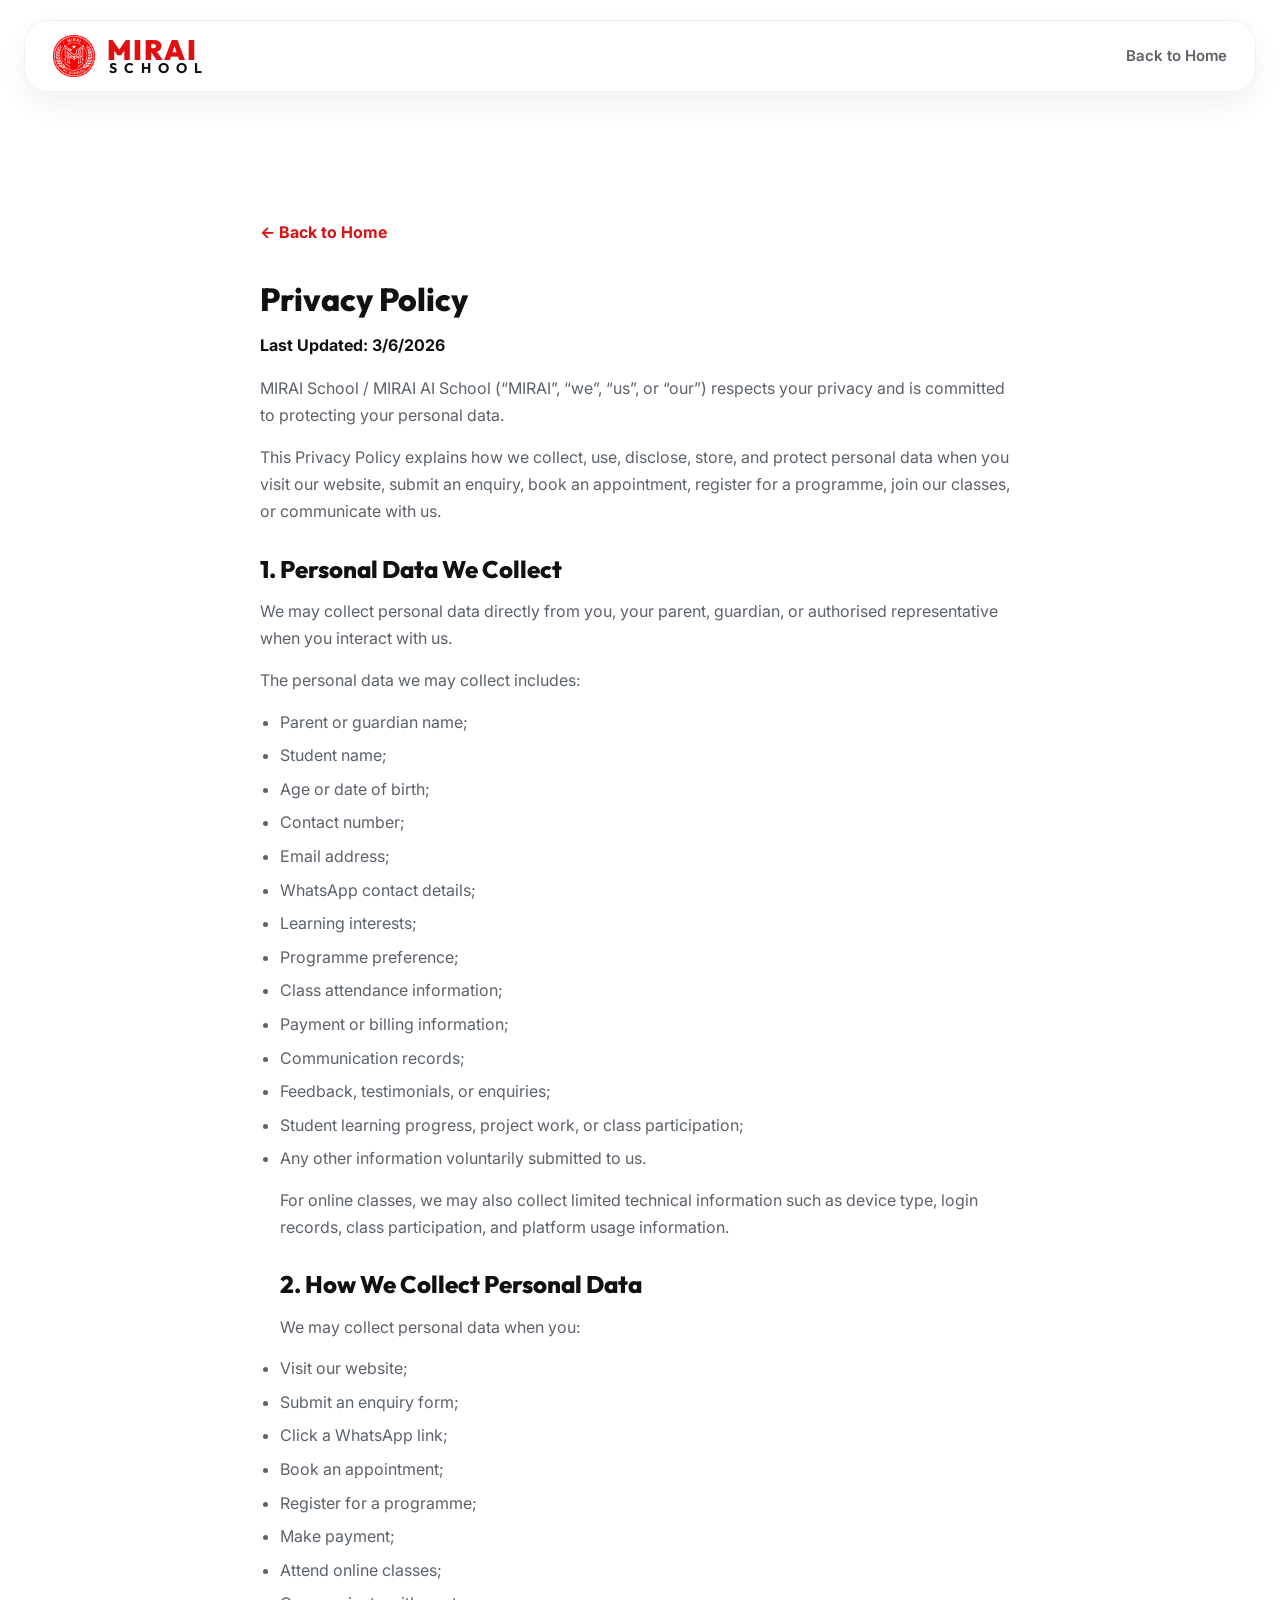
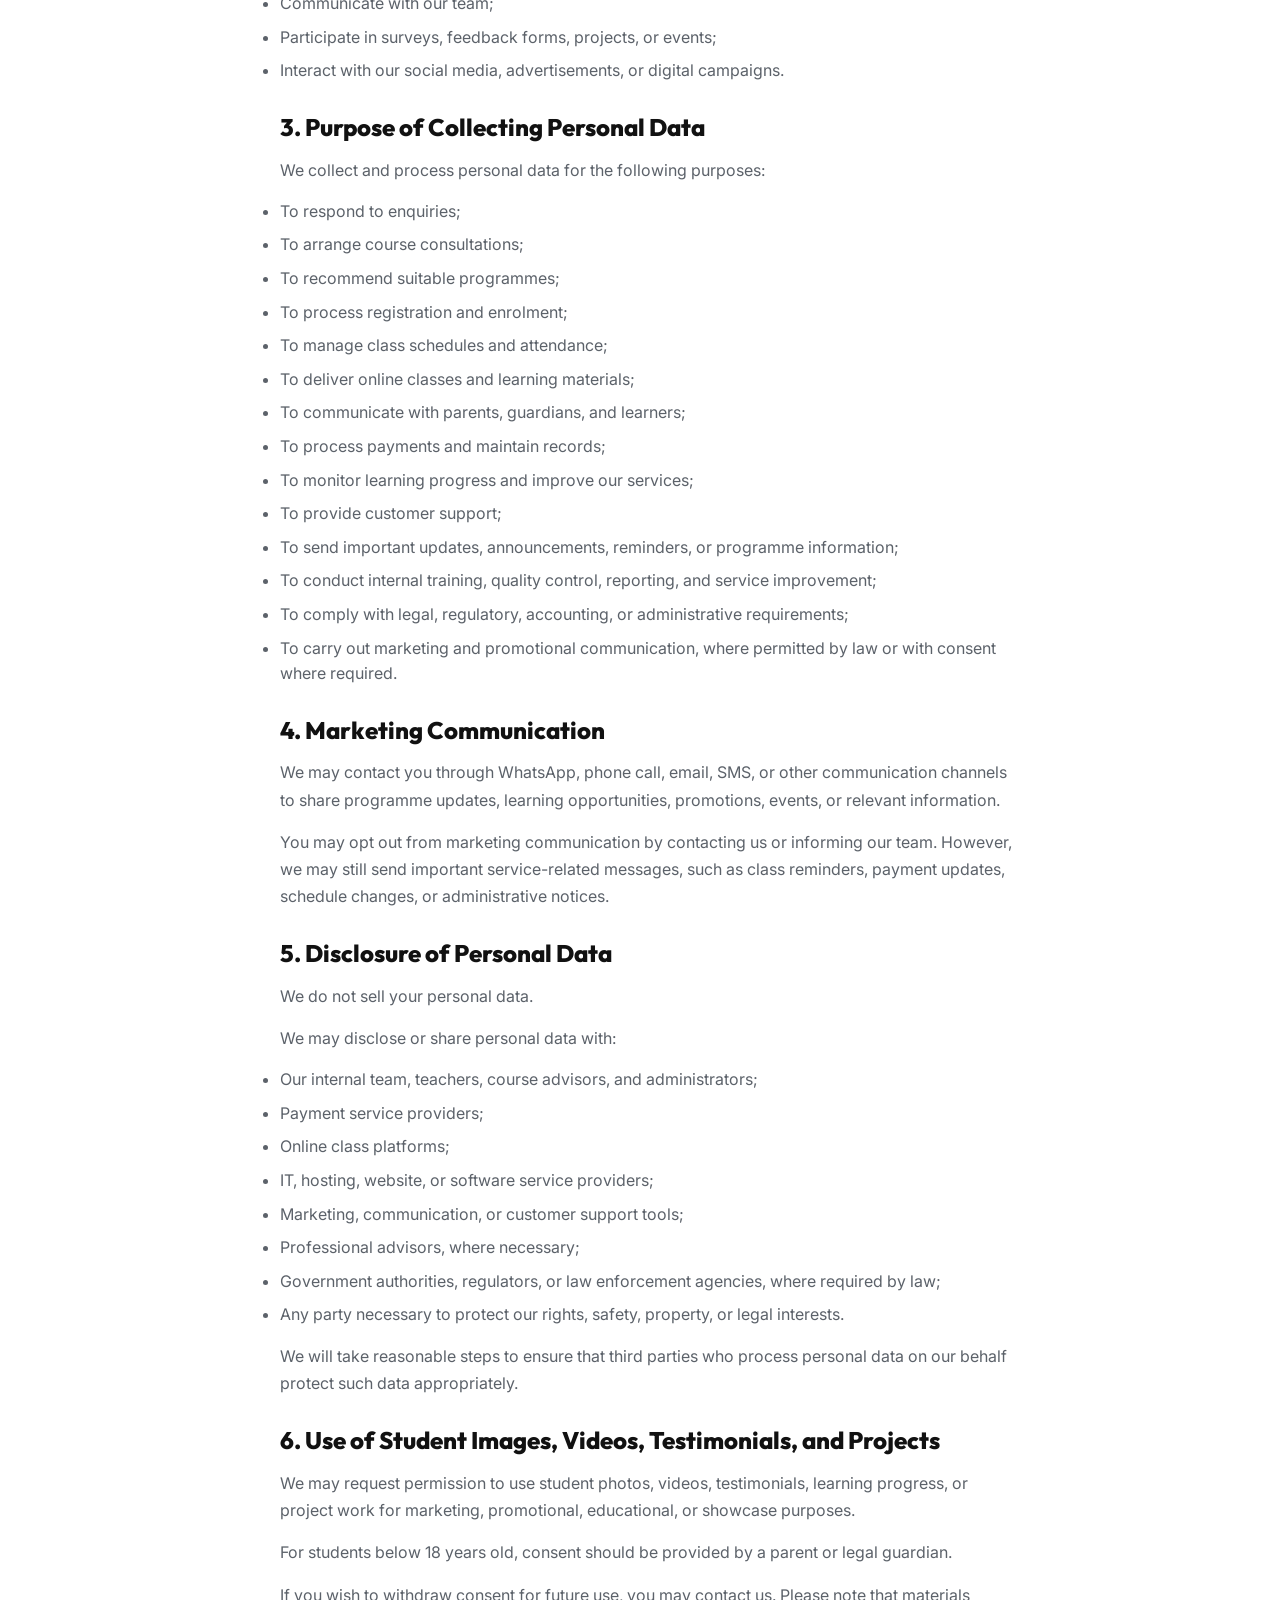
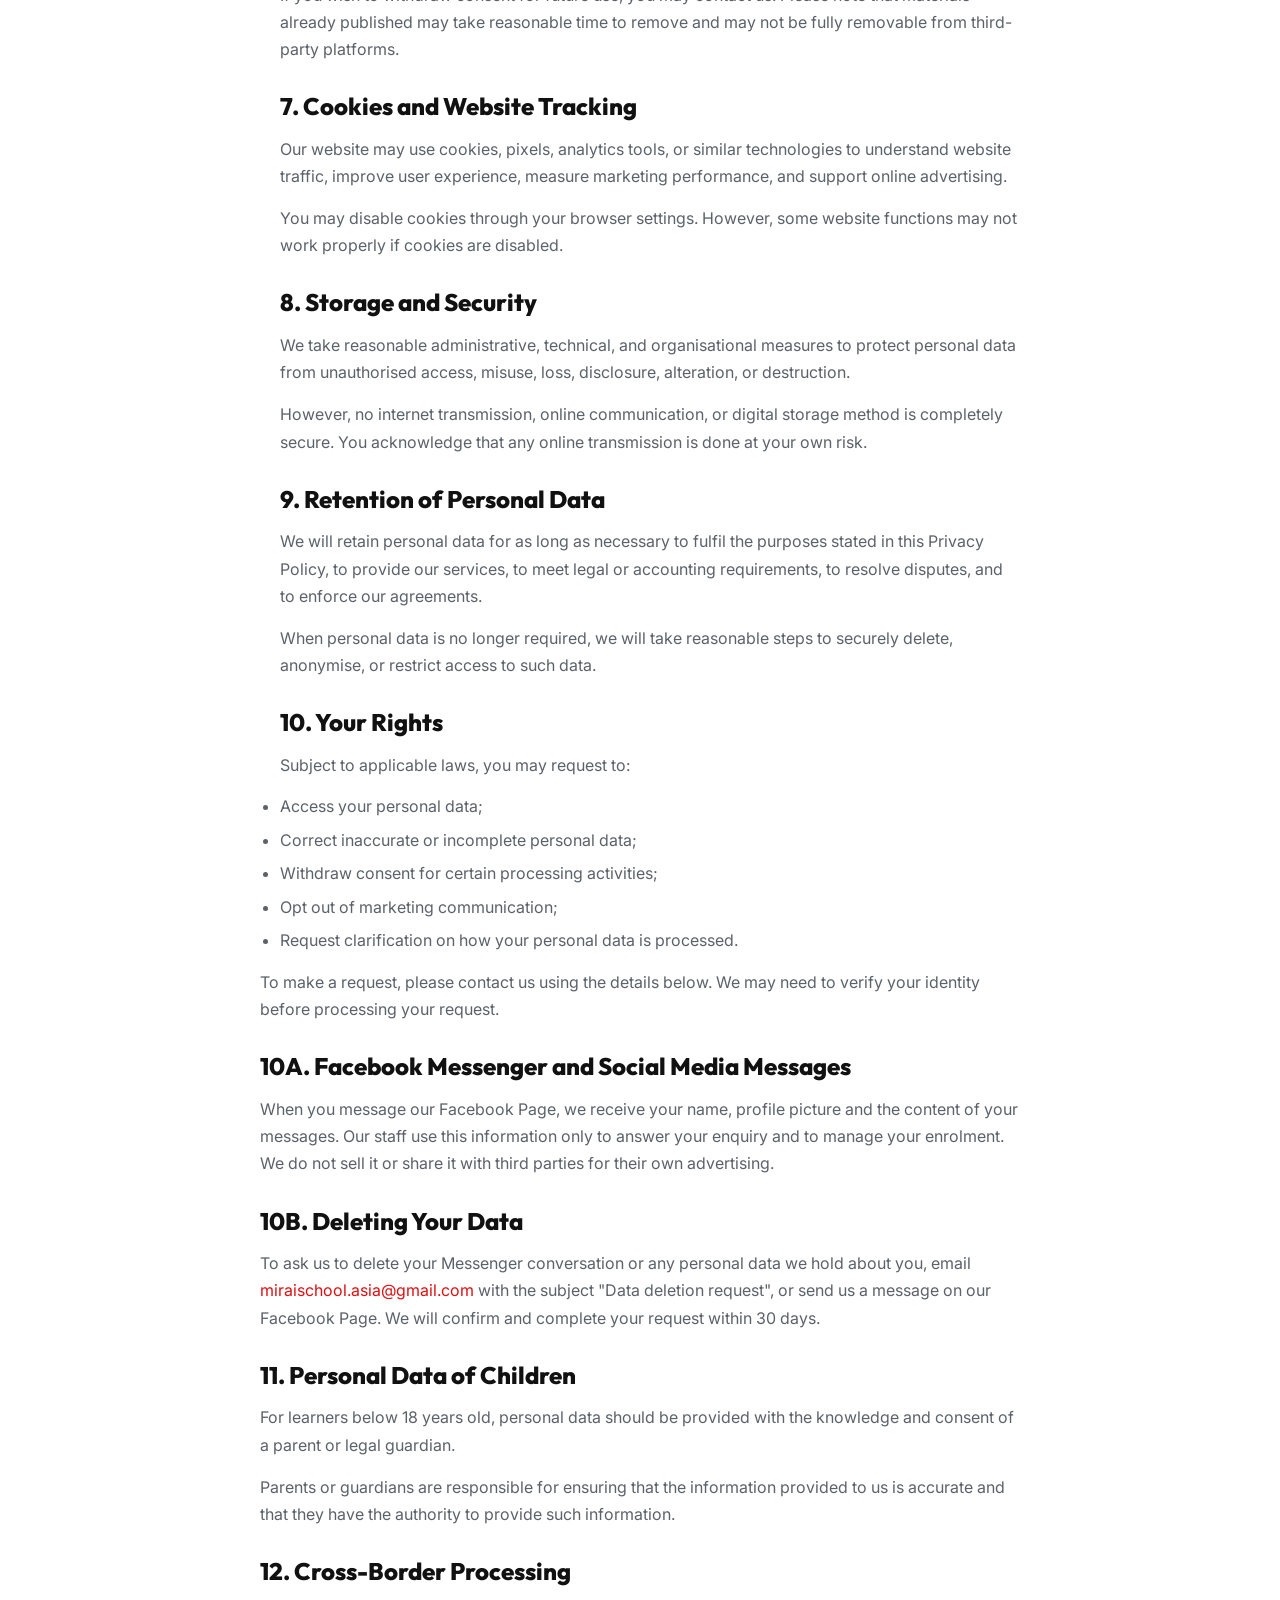
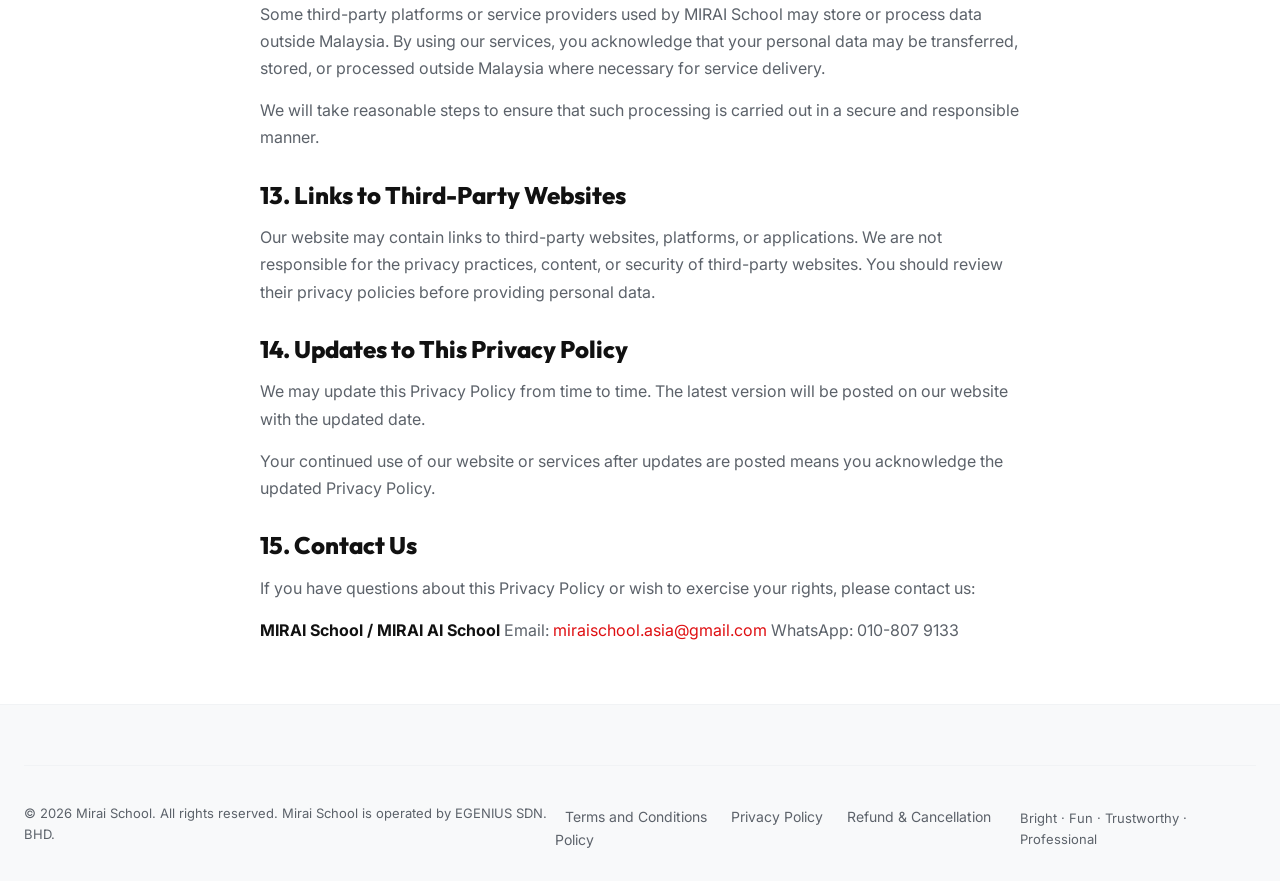
==== commit f0e35bf5: "Update privacy policy with new data handling sections Added sections on data deletion requests and F" ====
--- a/privacy.html
+++ b/privacy.html
@@ -90,7 +90,7 @@
 <li>Correct inaccurate or incomplete personal data;</li>
 <li>Withdraw consent for certain processing activities;</li>
 <li>Opt out of marketing communication;</li>
-<li>Request clarification on how your personal data is processed.</li></ul><p>To make a request, please contact us using the details below. We may need to verify your identity before processing your request.</p><p><h2>11. Personal Data of Children</h2></p><p>For learners below 18 years old, personal data should be provided with the knowledge and consent of a parent or legal guardian.</p><p>Parents or guardians are responsible for ensuring that the information provided to us is accurate and that they have the authority to provide such information.</p><p><h2>12. Cross-Border Processing</h2></p><p>Some third-party platforms or service providers used by MIRAI School may store or process data outside Malaysia. By using our services, you acknowledge that your personal data may be transferred, stored, or processed outside Malaysia where necessary for service delivery.</p><p>We will take reasonable steps to ensure that such processing is carried out in a secure and responsible manner.</p><p><h2>13. Links to Third-Party Websites</h2></p><p>Our website may contain links to third-party websites, platforms, or applications. We are not responsible for the privacy practices, content, or security of third-party websites. You should review their privacy policies before providing personal data.</p><p><h2>14. Updates to This Privacy Policy</h2></p><p>We may update this Privacy Policy from time to time. The latest version will be posted on our website with the updated date.</p><p>Your continued use of our website or services after updates are posted means you acknowledge the updated Privacy Policy.</p><p><h2>15. Contact Us</h2></p><p>If you have questions about this Privacy Policy or wish to exercise your rights, please contact us:</p><p><strong>MIRAI School / MIRAI AI School</strong>
+<li>Request clarification on how your personal data is processed.</li></ul><p>To make a request, please contact us using the details below. We may need to verify your identity before processing your request.</p><p><h2>10A. Facebook Messenger and Social Media Messages</h2></p><p>When you message our Facebook Page, we receive your name, profile picture and the content of your messages. Our staff use this information only to answer your enquiry and to manage your enrolment. We do not sell it or share it with third parties for their own advertising.</p><p><h2 id="delete">10B. Deleting Your Data</h2></p><p>To ask us to delete your Messenger conversation or any personal data we hold about you, email <a href="mailto:miraischool.asia@gmail.com">miraischool.asia@gmail.com</a> with the subject "Data deletion request", or send us a message on our Facebook Page. We will confirm and complete your request within 30 days.</p><p><h2>11. Personal Data of Children</h2></p><p>For learners below 18 years old, personal data should be provided with the knowledge and consent of a parent or legal guardian.</p><p>Parents or guardians are responsible for ensuring that the information provided to us is accurate and that they have the authority to provide such information.</p><p><h2>12. Cross-Border Processing</h2></p><p>Some third-party platforms or service providers used by MIRAI School may store or process data outside Malaysia. By using our services, you acknowledge that your personal data may be transferred, stored, or processed outside Malaysia where necessary for service delivery.</p><p>We will take reasonable steps to ensure that such processing is carried out in a secure and responsible manner.</p><p><h2>13. Links to Third-Party Websites</h2></p><p>Our website may contain links to third-party websites, platforms, or applications. We are not responsible for the privacy practices, content, or security of third-party websites. You should review their privacy policies before providing personal data.</p><p><h2>14. Updates to This Privacy Policy</h2></p><p>We may update this Privacy Policy from time to time. The latest version will be posted on our website with the updated date.</p><p>Your continued use of our website or services after updates are posted means you acknowledge the updated Privacy Policy.</p><p><h2>15. Contact Us</h2></p><p>If you have questions about this Privacy Policy or wish to exercise your rights, please contact us:</p><p><strong>MIRAI School / MIRAI AI School</strong>
 Email: <a href="mailto:miraischool.asia@gmail.com">miraischool.asia@gmail.com</a>
 WhatsApp: 010-807 9133
 </p>
@@ -111,4 +111,4 @@
     </div>
   </footer>
 </body>
-</html>+</html>
--- a/style.css
+++ b/style.css
@@ -31,6 +31,10 @@
   scroll-behavior: smooth;
 }
 
+.mobile-br {
+  display: none;
+}
+
 body {
   font-family: var(--font-body);
   background: var(--white);
@@ -64,11 +68,42 @@
 }
 
 .container {
-  width: min(1200px, calc(100% - 48px));
+  width: calc(100% - 48px);
   margin: 0 auto;
 }
 
 /* Typography Utility */
+.mobile-br {
+  display: none;
+}
+.package-content {
+  background: rgba(255, 255, 255, 0.75);
+  border: 1px solid rgba(16, 185, 129, 0.15);
+  border-radius: 12px;
+  padding: 15px 10px;
+  margin: 0 5px 10px 5px;
+  display: flex;
+  flex-direction: column;
+  flex-grow: 1;
+  text-align: left;
+  box-shadow: 0 4px 15px rgba(0,0,0,0.03);
+}
+.pkg-intro { font-size: 12.5px; font-weight: 700; color: #2b3629; line-height: 1.5; margin-bottom: 18px; border-bottom: 1px dashed rgba(0,0,0,0.1); padding-bottom: 16px; padding-left: 10px; padding-right: 10px; text-align: left; }
+.pkg-features { list-style: none; padding: 0 10px; margin: 0 0 24px 0; display: flex; flex-direction: column; gap: 14px; text-align: left; }
+.pkg-features li { display: flex; align-items: flex-start; justify-content: flex-start; flex-direction: row; font-size: 12px; color: #4a5548; line-height: 1.45; gap: 12px; text-align: left; }
+.pkg-check { display: inline-block; width: 18px; height: 18px; min-width: 18px; background-color: #10b981; border-radius: 50%; position: relative; margin-top: 1px; box-shadow: 0 2px 4px rgba(16, 185, 129, 0.2); }
+.pkg-check::after { content: ''; position: absolute; left: 6px; top: 3.5px; width: 4px; height: 8px; border: solid white; border-width: 0 2px 2px 0; transform: rotate(45deg); }
+.pkg-best-for { margin-top: auto; background: rgba(255,255,255,0.9); border: 1px solid rgba(16, 185, 129, 0.2); border-left: 4px solid #10b981; border-radius: 8px; padding: 14px 15px; margin-left: 10px; margin-right: 10px; font-size: 11.5px; color: #3b4639; line-height: 1.5; box-shadow: 0 4px 12px rgba(0,0,0,0.02); text-align: left; }
+.pkg-best-for strong { color: #10b981; font-weight: 800; display: block; margin-bottom: 4px; }
+.pkg-track-label { font-size: 10px; text-transform: uppercase; letter-spacing: 0.5px; color: #7a8a76; font-weight: 700; margin-bottom: 12px; text-align: left; padding: 0 10px; }
+.pkg-track { background: rgba(255,255,255,0.9); border: 1px solid rgba(0,0,0,0.05); border-radius: 10px; padding: 16px 15px; margin-bottom: 16px; margin-left: 10px; margin-right: 10px; text-align: left; }
+.pkg-track .track-title { font-size: 12.5px; font-weight: 800; color: #10b981; margin-bottom: 12px; display: flex; align-items: center; justify-content: flex-start; flex-direction: row; gap: 8px; }
+.pkg-track .track-title::before { content: ''; display: inline-block; width: 6px; height: 6px; background-color: #10b981; border-radius: 50%; }
+.pkg-track .pkg-features { margin-bottom: 0; padding: 0; }
+.desktop-br {
+  display: block;
+}
+
 h1, h2, h3, h4 {
   font-family: var(--font-title);
   font-weight: 800;
@@ -258,19 +293,38 @@
   box-shadow: 0 16px 32px rgba(37, 211, 102, 0.3);
 }
 
+.btn-yellow {
+  background: #FFD22E;
+  color: var(--black);
+  box-shadow: 0 12px 24px rgba(255, 210, 46, 0.3);
+}
+
+.btn-yellow:hover {
+  background: #f0c010;
+  transform: translateY(-2px);
+  box-shadow: 0 16px 32px rgba(255, 210, 46, 0.4);
+}
+
+.btn-yellow:active {
+  transform: translateY(0);
+}
+
 /* Hero Section */
 .hero {
-  padding: 0;
-  margin-top: -50px;
+  padding: 110px 0 30px;
+  margin-top: -110px;
   margin-bottom: -60px;
   position: relative;
+  background: linear-gradient(to right, var(--red) 0%, var(--red) 40%, transparent 100%);
 }
 
 .hero .container {
   display: grid;
   grid-template-columns: 1.05fr 0.95fr;
-  gap: 48px;
-  align-items: center;
+  grid-template-rows: auto auto auto;
+  column-gap: 48px;
+  align-items: center;
+  min-height: 500px;
 }
 
 .badge-wrapper {
@@ -302,36 +356,49 @@
 
 
 .hero h1 {
+  grid-column: 1;
+  grid-row: 1;
+  padding-left: 130px;
+  align-self: end;
   font-size: clamp(44px, 5.5vw, 68px);
   line-height: 1.05;
   letter-spacing: -2px;
-  margin-bottom: 24px;
+  margin-bottom: 5px;
   font-weight: 900;
   color: var(--black);
+  white-space: nowrap;
+  position: relative;
+  top: 30px;
 }
 
 .hero p {
+  grid-column: 1;
+  grid-row: 2;
+  padding-left: 130px;
   font-size: 18px;
-  color: var(--grey);
-  max-width: 520px;
-  margin-bottom: 36px;
+  color: var(--black);
+  max-width: 650px;
+  margin-bottom: 16px;
   line-height: 1.6;
+  white-space: nowrap;
 }
 
 .hero-actions {
+  grid-column: 1;
+  grid-row: 3;
+  padding-left: 130px;
+  align-self: start;
   display: flex;
   gap: 16px;
   flex-wrap: wrap;
 }
 
-/* Hero Visuals */
-.hero-visual {
-  position: relative;
-  min-height: 500px;
-  display: flex;
-  align-items: center;
-  justify-content: center;
-}
+.hero-actions .btn {
+  padding: 19px 38px;
+  font-size: 18px;
+}
+
+
 
 .red-blob {
   position: absolute;
@@ -357,6 +424,10 @@
 }
 
 .student-card {
+  grid-column: 2;
+  grid-row: 1 / 4;
+  justify-self: center;
+  align-self: center;
   position: relative;
   z-index: 2;
   width: 540px;
@@ -519,7 +590,7 @@
 
 /* Value Strip */
 .value-strip-section {
-  padding: 20px 0 60px;
+  padding: 20px 100px 60px;
 }
 
 .value-strip {
@@ -603,9 +674,78 @@
   color: var(--black);
 }
 
+.testi-title-override {
+  font-size: clamp(32px, 6vw, 82px);
+  letter-spacing: -2px;
+}
+
 .section-subtitle {
   font-size: 16px;
   color: var(--grey);
+}
+
+/* Intro Video Section */
+.video-section {
+  padding: 80px 0 20px;
+}
+
+.video-wrapper {
+  max-width: 1000px;
+  margin: 0 auto;
+  border-radius: var(--radius-xl);
+  overflow: hidden;
+  box-shadow: 0 20px 40px rgba(0,0,0,0.15);
+  border: 1px solid rgba(0, 0, 0, 0.05);
+  display: flex;
+  position: relative;
+}
+
+.video-wrapper::after {
+  content: '';
+  position: absolute;
+  inset: 0;
+  border-radius: var(--radius-xl);
+  box-shadow: inset 0 0 0 1px rgba(255,255,255,0.1);
+  pointer-events: none;
+}
+
+.mirai-video {
+  width: 100%;
+  height: auto;
+  display: block;
+  object-fit: cover;
+}
+
+/* Custom Mute Button */
+.mute-btn {
+  position: absolute;
+  bottom: 20px;
+  right: 20px;
+  background: rgba(0, 0, 0, 0.5);
+  border: none;
+  border-radius: 50%;
+  width: 44px;
+  height: 44px;
+  display: flex;
+  align-items: center;
+  justify-content: center;
+  cursor: pointer;
+  z-index: 10;
+  transition: var(--transition);
+  backdrop-filter: blur(4px);
+}
+.mute-btn:hover {
+  background: rgba(0, 0, 0, 0.8);
+  transform: scale(1.05);
+}
+.mute-btn svg {
+  width: 20px;
+  height: 20px;
+  stroke: var(--white);
+  stroke-width: 2;
+  stroke-linecap: round;
+  stroke-linejoin: round;
+  fill: none;
 }
 
 /* Who We Teach */
@@ -696,7 +836,7 @@
 
 /* Programme Finder / Lead Quiz Widget */
 .quiz-section {
-  background: var(--light-grey);
+  background: var(--red);
   border-radius: var(--radius-xl);
   padding: 60px 40px;
   border: 1px solid var(--border-light);
@@ -720,11 +860,12 @@
   font-size: 28px;
   font-weight: 800;
   margin-bottom: 10px;
+  color: var(--white);
 }
 
 .quiz-header p {
   font-size: 15px;
-  color: var(--grey);
+  color: rgba(255, 255, 255, 0.9);
 }
 
 .quiz-card {
@@ -949,6 +1090,1148 @@
   stroke: var(--red);
   stroke-width: 3;
   fill: none;
+}
+
+/* MIRAI Starter Custom Card */
+.course-card {
+  --theme-bubble-1: rgba(111, 182, 63, 0.18);
+  --theme-bubble-2: rgba(111, 182, 63, 0.12);
+  --theme-grad-1: #f7fff1;
+  --theme-grad-2: #ecf9df;
+  --theme-grad-3: #d3efb7;
+  --theme-border: #b9e089;
+  --theme-shadow: rgba(61, 117, 40, 0.16);
+  --theme-desc-border: #dbeec3;
+  --theme-feat-border: #e2efd4;
+  --theme-icon-grad-1: #86d04f;
+  --theme-icon-grad-2: #4caf50;
+  --theme-title-color: #1d5a18;
+
+  width: 100%;
+  border-radius: var(--radius-xl);
+  background:
+    radial-gradient(circle 90px at calc(100% - 30px) 30px, var(--theme-bubble-1) 99%, transparent 100%),
+    radial-gradient(circle 60px at 40px calc(100% - 30px), var(--theme-bubble-2) 99%, transparent 100%),
+    radial-gradient(circle at top left, rgba(255,255,255,0.7), transparent 30%),
+    linear-gradient(180deg, var(--theme-grad-1) 0%, var(--theme-grad-2) 35%, var(--theme-grad-3) 100%);
+  border: 2px solid var(--theme-border);
+  box-shadow: 0 14px 40px var(--theme-shadow);
+  position: relative;
+  padding: 3px 3px 20px;
+  display: flex;
+  flex-direction: column;
+  height: 100%;
+}
+
+.course-card.theme-explorer {
+  --theme-bubble-1: rgba(255, 138, 0, 0.18);
+  --theme-bubble-2: rgba(255, 138, 0, 0.12);
+  --theme-grad-1: #fffaf0;
+  --theme-grad-2: #ffeccc;
+  --theme-grad-3: #ffd199;
+  --theme-border: #ffad66;
+  --theme-shadow: rgba(179, 96, 0, 0.16);
+  --theme-desc-border: #ffe0b2;
+  --theme-feat-border: #ffe0b2;
+  --theme-icon-grad-1: #ffb74d;
+  --theme-icon-grad-2: #ff8a00;
+  --theme-title-color: #995200;
+}
+
+.course-card.theme-builder {
+  --theme-bubble-1: rgba(255, 210, 46, 0.18);
+  --theme-bubble-2: rgba(255, 210, 46, 0.12);
+  --theme-grad-1: #fffdf5;
+  --theme-grad-2: #fff8cc;
+  --theme-grad-3: #ffed99;
+  --theme-border: #ffe066;
+  --theme-shadow: rgba(179, 147, 32, 0.16);
+  --theme-desc-border: #fff0b3;
+  --theme-feat-border: #fff0b3;
+  --theme-icon-grad-1: #ffe570;
+  --theme-icon-grad-2: #ffd22e;
+  --theme-title-color: #806600;
+}
+
+.course-card.theme-innovator {
+  --theme-bubble-1: rgba(107, 43, 217, 0.18);
+  --theme-bubble-2: rgba(107, 43, 217, 0.12);
+  --theme-grad-1: #f9f5fd;
+  --theme-grad-2: #eedcff;
+  --theme-grad-3: #d1a8ff;
+  --theme-border: #ad70ff;
+  --theme-shadow: rgba(59, 20, 128, 0.16);
+  --theme-desc-border: #e2ccff;
+  --theme-feat-border: #e2ccff;
+  --theme-icon-grad-1: #9a67ff;
+  --theme-icon-grad-2: #6b2bd9;
+  --theme-title-color: #3b1480;
+}
+
+/* Removed ::before and ::after since they are now in the background property */
+
+.top-badge {
+  display: inline-flex;
+  align-items: center;
+  gap: 10px;
+  background: #f6ffe9;
+  border: 1.5px solid #c7e59e;
+  color: #2f6e26;
+  padding: 10px 16px;
+  border-radius: 999px;
+  font-size: 14px;
+  font-weight: 800;
+  margin-bottom: 22px;
+  position: relative;
+  z-index: 2;
+  align-self: flex-start;
+}
+
+.top-badge .leaf {
+  width: 16px;
+  height: 16px;
+  background: linear-gradient(135deg, #7ac943, #4caf50);
+  border-radius: 100% 0 100% 0;
+  transform: rotate(-25deg);
+  display: inline-block;
+}
+
+.card-hero {
+  display: grid;
+  grid-template-columns: 1.1fr 0.9fr;
+  gap: 14px;
+  align-items: flex-end;
+  position: relative;
+  z-index: 2;
+  margin-top: -20px;
+}
+
+.title-area {
+  margin-left: 20px;
+}
+
+.title-area h3.card-title {
+  font-size: 41px;
+  line-height: 0.95;
+  color: var(--theme-title-color);
+  letter-spacing: -2px;
+  margin-bottom: 5px;
+  font-weight: 900;
+}
+
+.title-area .price {
+  font-size: 19px;
+  font-weight: 900;
+  color: var(--red);
+  margin-bottom: 0px;
+}
+
+.journey-pill {
+  display: inline-flex;
+  align-items: center;
+  gap: 10px;
+  background: var(--white);
+  border: 2px solid #ffb7b8;
+  color: var(--red);
+  padding: 12px 18px;
+  border-radius: 999px;
+  font-weight: 800;
+  font-size: 14px;
+  margin-bottom: 18px;
+}
+
+.journey-pill .rocket {
+  font-size: 15px;
+}
+
+.mascot-area {
+  display: flex;
+  justify-content: center;
+  align-items: flex-end;
+  position: relative;
+  min-height: 220px;
+}
+
+.mascot-area img {
+  max-width: 270px;
+  width: 140%;
+  margin-left: -20%;
+  height: auto;
+  object-fit: contain;
+  position: relative;
+  z-index: 2;
+  margin-top: -50px;
+  filter: drop-shadow(0 12px 18px rgba(0,0,0,0.12));
+  transform-origin: bottom center;
+}
+
+.course-card.theme-innovator .mascot-area img {
+  max-width: 290px;
+  width: calc(140% + 25px);
+  margin-left: -25%;
+  transform: translateX(10px);
+}
+
+.course-card .sparkle {
+  position: absolute;
+  color: #ffd22e;
+  font-size: 26px;
+  font-weight: bold;
+  z-index: 1;
+}
+
+.course-card .sparkle.s1 { top: 12px; right: 26px; }
+.course-card .sparkle.s2 { top: 56px; left: 10px; font-size: 18px; color: #a7de72; }
+
+.course-card .description-box {
+  margin-top: 15px;
+  margin-left: 20px;
+  margin-right: 20px;
+  background: rgba(255,255,255,0.72);
+  border: 1.5px solid var(--theme-desc-border);
+  border-radius: 22px;
+  padding: 10px 10px;
+  color: #2a3627;
+  font-size: 11px;
+  line-height: 1.55;
+  position: relative;
+  z-index: 2;
+}
+
+.course-card .feature-list {
+  margin-top: 22px;
+  margin-left: 20px;
+  margin-right: 20px;
+  display: flex;
+  flex-direction: column;
+  gap: 14px;
+  position: relative;
+  z-index: 2;
+  flex-grow: 1;
+}
+
+.course-card .feature-item {
+  background: transparent;
+  border: none;
+  padding: 5px 10px;
+  display: flex;
+  align-items: center;
+  gap: 12px;
+  box-shadow: none;
+}
+
+.course-card .feature-icon {
+  width: 29px;
+  height: 29px;
+  border-radius: 50%;
+  background: transparent;
+  color: #10b981;
+  display: grid;
+  place-items: center;
+  font-size: 20px;
+  font-weight: bold;
+  flex-shrink: 0;
+}
+
+.course-card .feature-text h3 {
+  font-size: 16px;
+  color: #1b2519;
+  margin-bottom: 0px;
+  font-weight: 500;
+}
+
+.course-card .feature-text p {
+  font-size: 7px;
+  color: #566252;
+  line-height: 1.4;
+  margin-bottom: 0;
+}
+
+.course-card .card-cta {
+  margin-top: 16px;
+  margin-left: 20px;
+  margin-right: 20px;
+  position: relative;
+  z-index: 2;
+}
+
+.course-card .card-cta button {
+  width: 100%;
+  border: none;
+  outline: none;
+  cursor: pointer;
+  background: linear-gradient(180deg, #ff3131 0%, #df0f12 100%);
+  color: white;
+  font-size: 15px;
+  font-weight: 900;
+  padding: 14px 24px;
+  border-radius: 18px;
+  box-shadow: 0 10px 20px rgba(223, 15, 18, 0.26);
+  transition: transform 0.2s ease, box-shadow 0.2s ease;
+}
+
+.course-card .card-cta button:hover {
+  transform: translateY(-2px);
+  box-shadow: 0 14px 24px rgba(223, 15, 18, 0.3);
+}
+
+.course-card .leaf-deco {
+  position: absolute;
+  bottom: 18px;
+  width: 60px;
+  height: 80px;
+  background: linear-gradient(180deg, #8dd95d, #5fb53e);
+  border-radius: 60% 0 60% 0;
+  opacity: 0.55;
+  z-index: 1;
+}
+
+.course-card .leaf-left {
+  left: 10px;
+  transform: rotate(-18deg);
+}
+
+.course-card .leaf-right {
+  right: 10px;
+  transform: rotate(18deg);
+}
+
+/* GLOBAL IMPACT SECTION */
+.mirai-global-impact {
+  position: relative;
+  padding: 88px 0 78px;
+  background:
+    radial-gradient(circle at 10% 10%, rgba(223, 15, 18, 0.05), transparent 24%),
+    radial-gradient(circle at 90% 80%, rgba(223, 15, 18, 0.06), transparent 26%),
+    #ffffff;
+  overflow: hidden;
+  font-family: Inter, Poppins, Arial, sans-serif;
+}
+
+.mirai-global-impact::before {
+  content: "";
+  position: absolute;
+  left: 0;
+  bottom: 0;
+  width: 240px;
+  height: 180px;
+  background-image:
+    linear-gradient(90deg, rgba(223, 15, 18, .25) 1px, transparent 1px),
+    linear-gradient(rgba(223, 15, 18, .25) 1px, transparent 1px);
+  background-size: 28px 28px;
+  opacity: .18;
+}
+
+.mirai-global-impact::after {
+  content: "";
+  position: absolute;
+  right: 0;
+  top: 0;
+  width: 210px;
+  height: 160px;
+  background-image: radial-gradient(rgba(223, 15, 18, .35) 2px, transparent 2px);
+  background-size: 18px 18px;
+  opacity: .35;
+}
+
+.impact-container {
+  width: min(1360px, calc(100% - 56px));
+  margin: 0 auto;
+  display: grid;
+  grid-template-columns: 1fr 1fr;
+  gap: 40px;
+  align-items: center;
+  position: relative;
+  z-index: 3;
+}
+
+/* LEFT */
+
+.impact-badge {
+  display: inline-flex;
+  align-items: center;
+  justify-content: center;
+  background: #df0f12;
+  color: #ffffff;
+  border-radius: 999px;
+  padding: 10px 24px;
+  font-size: 16px;
+  font-weight: 900;
+  letter-spacing: .5px;
+  margin-bottom: 22px;
+  box-shadow: 0 12px 22px rgba(223, 15, 18, .18);
+}
+
+.impact-copy h2 {
+  font-size: clamp(22px, 4vw, 52px);
+  line-height: .98;
+  letter-spacing: -2.6px;
+  font-weight: 950;
+  color: #070707;
+  margin-bottom: 30px;
+}
+
+.impact-copy h2 span {
+  display: inline-block;
+  position: relative;
+}
+
+.impact-copy h2 span::after {
+  content: "";
+  position: absolute;
+  left: 0;
+  right: -8px;
+  bottom: -6px;
+  height: 6px;
+  background: #df0f12;
+  border-radius: 999px;
+  transform: rotate(-1.5deg);
+}
+
+.impact-stats {
+  display: grid;
+  grid-template-columns: repeat(3, 1fr);
+  gap: 12px;
+  margin-bottom: 30px;
+}
+
+.impact-stat-card {
+  background: #ffffff;
+  border: 1px solid rgba(223, 15, 18, .12);
+  border-radius: 18px;
+  padding: 30px 18px;
+  text-align: center;
+  box-shadow: 0 16px 34px rgba(0, 0, 0, .07);
+}
+
+.impact-stat-card h3 {
+  font-size: 44px;
+  font-weight: 950;
+  line-height: 1;
+  color: #df0f12;
+  margin-bottom: 14px;
+}
+
+.impact-stat-card p {
+  font-size: 26px;
+  font-weight: 800;
+  color: #111111;
+}
+
+.impact-desc {
+  max-width: 560px;
+  font-size: 16px;
+  line-height: 1.6;
+  color: #171717;
+  margin-bottom: 32px;
+}
+
+.impact-btn {
+  display: inline-flex;
+  align-items: center;
+  gap: 14px;
+  background: #df0f12;
+  color: #ffffff;
+  text-decoration: none;
+  border-radius: 999px;
+  padding: 14px 28px;
+  font-size: 16px;
+  font-weight: 900;
+  box-shadow: 0 16px 34px rgba(223, 15, 18, .28);
+  transition: .22s ease;
+}
+
+.impact-btn:hover {
+  transform: translateY(-2px);
+  box-shadow: 0 20px 40px rgba(223, 15, 18, .34);
+}
+
+/* MAP */
+
+.impact-map-wrap {
+  position: relative;
+  min-height: 570px;
+}
+
+.map-card {
+  position: relative;
+  height: 550px;
+  border-radius: 38px;
+  background: rgba(255, 255, 255, .92);
+  border: 1px solid rgba(223, 15, 18, .08);
+  box-shadow: 0 26px 70px rgba(0, 0, 0, .08);
+  overflow: hidden;
+}
+
+.world-map {
+  position: absolute;
+  inset: 58px 36px 44px 36px;
+  width: calc(100% - 72px);
+  height: calc(100% - 102px);
+  object-fit: contain;
+  opacity: .38;
+  filter: grayscale(100%);
+}
+
+/* PINS */
+
+.pin {
+  position: absolute;
+  width: 18px;
+  height: 18px;
+  background: #df0f12;
+  border-radius: 50%;
+  border: 4px solid #ffffff;
+  box-shadow: 0 0 0 8px rgba(223, 15, 18, .14);
+  z-index: 4;
+}
+
+.pin-us { left: 13%; top: 36%; }
+.pin-uk { left: 48%; top: 34%; }
+.pin-africa { left: 51%; top: 58%; }
+.pin-sabah { left: 73%; top: 56%; }
+.pin-malaysia { left: 74%; top: 61%; }
+.pin-singapore { left: 76%; top: 64%; }
+
+/* FLAGS */
+
+.flag {
+  position: absolute;
+  width: 74px;
+  height: 74px;
+  border-radius: 50%;
+  object-fit: cover;
+  background: #ffffff;
+  border: 5px solid #ffffff;
+  box-shadow: 0 16px 28px rgba(0, 0, 0, .16);
+  z-index: 5;
+}
+
+.flag-cambodia { left: 68%; top: 21%; }
+.flag-vietnam { left: 61%; top: 29%; }
+.flag-singapore { left: 73%; top: 36%; width: 86px; height: 86px; }
+.flag-brunei { left: 88%; top: 42%; }
+.flag-malaysia { left: 80%; top: 54%; }
+.flag-thailand { left: 77%; top: 68%; }
+.flag-india { left: 58%; top: 49%; width: 86px; height: 86px; }
+.flag-nepal { left: 69%; top: 50%; border-radius: 14px; object-fit: contain; padding: 6px; }
+.flag-indonesia { left: 66%; top: 74%; width: 92px; height: 92px; }
+.flag-hongkong { left: 84%; top: 30%; }
+.flag-uganda { left: 55%; top: 68%; }
+
+/* TECH BUBBLES */
+
+.tech-bubble {
+  position: absolute;
+  z-index: 8;
+  width: 76px;
+  height: 76px;
+  border-radius: 20px;
+  background: #ffffff;
+  border: 1px solid rgba(223, 15, 18, .16);
+  box-shadow: 0 16px 36px rgba(223, 15, 18, .12);
+  color: #df0f12;
+  display: grid;
+  place-items: center;
+  font-size: 25px;
+  font-weight: 950;
+}
+
+.tech-bubble svg {
+  width: 34px;
+  height: 34px;
+  fill: #df0f12;
+}
+
+.ai-bubble {
+  left: 10%;
+  top: 4%;
+}
+
+.code-bubble {
+  right: 4%;
+  top: 12%;
+}
+
+.bot-bubble {
+  left: 4%;
+  bottom: 7%;
+}
+
+/* MASCOTS */
+
+.mascot {
+  position: absolute;
+  z-index: 10;
+  object-fit: contain;
+  filter: drop-shadow(0 14px 20px rgba(0, 0, 0, .14));
+  pointer-events: none;
+}
+
+.eggy {
+  width: 170px;
+  right: 80px;
+  top: -62px;
+}
+
+.carrie {
+  width: 145px;
+  right: 34px;
+  bottom: 12px;
+}
+
+.peppa {
+  width: 130px;
+  left: -12px;
+  bottom: 10px;
+}
+
+.gordo {
+  width: 120px;
+  left: 320px;
+  bottom: 12px;
+}
+
+/* RED WAVE */
+
+.red-wave {
+  position: absolute;
+  left: -6%;
+  right: -6%;
+  bottom: -100px;
+  height: 170px;
+  background: linear-gradient(180deg, rgba(223, 15, 18, .10), rgba(223, 15, 18, .03));
+  border-radius: 50% 50% 0 0;
+  z-index: 1;
+}
+
+.cobe-sticker {
+  position: absolute;
+  font-size: 2rem;
+  line-height: 1;
+  pointer-events: none;
+  transition: opacity 0.2s, filter 0.2s;
+  /* CSS anchor positioning properties will be set via JS */
+}
+
+/* GLOBE MASCOTS */
+.eggy-globe {
+  position: absolute;
+  top: -10px;
+  left: -30px;
+  width: 140px;
+  z-index: 20;
+}
+
+.carrie-globe {
+  position: absolute;
+  bottom: 0px;
+  right: -30px;
+  width: 130px;
+  z-index: 20;
+}
+
+.peppa-copy {
+  position: absolute;
+  top: -50px;
+  left: -20px;
+  width: 100px;
+  z-index: 20;
+}
+
+.gordo-copy {
+  position: absolute;
+  top: -50px;
+  right: -20px;
+  width: 110px;
+  z-index: 20;
+}
+
+/* RESPONSIVE */
+
+@media (max-width: 1080px) {
+  .impact-container {
+    grid-template-columns: 1fr;
+  }
+
+  .impact-map-wrap {
+    min-height: 520px;
+  }
+
+  .map-card {
+    height: 500px;
+  }
+
+  .gordo {
+    left: 220px;
+  }
+}
+
+@media (max-width: 680px) {
+  .mirai-global-impact {
+    padding: 60px 0;
+  }
+
+  .impact-container {
+    width: min(100% - 28px, 1280px);
+    gap: 20px;
+  }
+
+  .impact-stats {
+    grid-template-columns: repeat(3, 1fr);
+    gap: 8px;
+  }
+  .impact-stat-card {
+    padding: 31px 8px !important;
+  }
+  .impact-stat-card h3 {
+    font-size: 24px !important;
+  }
+  .impact-stat-card p {
+    font-size: 12px;
+  }
+
+  .impact-copy {
+    display: flex;
+    flex-direction: column;
+    align-items: center;
+    text-align: center;
+  }
+
+  .peppa-copy {
+    width: 60px;
+    top: -30px;
+    left: 0px;
+  }
+
+  .gordo-copy {
+    width: 70px;
+    top: -30px;
+    right: 0px;
+  }
+  
+  .eggy-globe {
+    width: 90px;
+    top: -50px;
+    left: 20px;
+  }
+
+  .carrie-globe {
+    width: 110px;
+    bottom: 0px;
+    right: -20px;
+  }
+
+  .impact-copy h2 {
+    font-size: 38px;
+  }
+
+  .impact-desc {
+    text-align: center;
+  }
+
+  .impact-map-wrap {
+    min-height: 420px;
+  }
+
+  .map-card {
+    height: 390px;
+    border-radius: 26px;
+  }
+
+  .flag {
+    width: 48px;
+    height: 48px;
+    border-width: 3px;
+  }
+
+  .flag-singapore,
+  .flag-india,
+  .flag-indonesia {
+    width: 58px;
+    height: 58px;
+  }
+
+  .tech-bubble {
+    width: 54px;
+    height: 54px;
+    font-size: 18px;
+  }
+
+  .eggy {
+    width: 96px;
+    right: 22px;
+    top: -30px;
+  }
+
+  .carrie {
+    width: 86px;
+    right: 12px;
+    bottom: 8px;
+  }
+
+  .peppa {
+    width: 86px;
+    left: -4px;
+    bottom: 0;
+  }
+
+  .gordo {
+    width: 82px;
+    left: 120px;
+    bottom: 0;
+  }
+}
+
+/* CODING OLYMPICS GALLERY */
+.olympics-section {
+  width: 100%;
+  background: var(--light-grey);
+}
+
+.olympics-scroll-container {
+  height: 400vh;
+  position: relative;
+}
+
+.olympics-sticky-content {
+  position: sticky;
+  top: 0;
+  height: 100vh;
+  display: flex;
+  flex-direction: column;
+  align-items: center;
+  justify-content: center;
+  overflow: hidden;
+}
+
+.olympics-header {
+  position: absolute;
+  top: calc(15vh - 20px);
+  z-index: 10;
+  text-align: center;
+  width: 100%;
+  padding: 0 20px;
+}
+
+.olympics-header h2 {
+  font-size: clamp(32px, 5vw, 64px);
+  font-weight: 900;
+  color: var(--black);
+  line-height: 1.1;
+  margin-bottom: 8px;
+}
+
+.olympics-header p {
+  font-size: 20px;
+  color: var(--grey);
+  font-weight: 500;
+}
+
+.circular-gallery-wrapper {
+  perspective: 2000px;
+  width: 100%;
+  height: 100%;
+  display: flex;
+  align-items: center;
+  justify-content: center;
+  margin-top: 5vh;
+}
+
+.circular-gallery {
+  position: relative;
+  width: 100%;
+  height: 100%;
+  transform-style: preserve-3d;
+  will-change: transform;
+}
+
+.gallery-item {
+  position: absolute;
+  width: 320px;
+  height: 320px;
+  left: 50%;
+  top: 50%;
+  margin-left: -160px;
+  margin-top: -120px;
+  transition: opacity 0.3s linear;
+  will-change: transform, opacity;
+}
+
+.gallery-item-inner {
+  position: relative;
+  width: 100%;
+  height: 100%;
+  border-radius: 24px;
+  box-shadow: 0 20px 40px rgba(0,0,0,0.15);
+  overflow: hidden;
+  border: 4px solid var(--white);
+}
+
+.gallery-item-inner img {
+  width: 100%;
+  height: 100%;
+  object-fit: cover;
+  position: absolute;
+  inset: 0;
+}
+
+@media (max-width: 768px) {
+  .gallery-item {
+    width: calc(100vw - 50px);
+    height: 180px;
+    margin-left: calc(-50vw + 25px);
+    margin-top: -90px;
+  }
+  
+  .olympics-header {
+    top: 5vh;
+    z-index: 100;
+    transform: translateZ(600px);
+  }
+  
+  .circular-gallery-wrapper {
+    margin-top: 40vh;
+  }
+}
+
+/* Awards Section */
+.awards-section {
+  padding: 80px 0;
+  background-color: var(--white);
+  overflow: hidden;
+}
+
+.awards-header {
+  margin-bottom: 40px;
+}
+
+.awards-header .section-title {
+  font-size: clamp(32px, 5vw, 72px);
+}
+
+.awards-marquee-wrapper {
+  display: flex;
+  overflow: hidden;
+  user-select: none;
+  gap: 24px;
+}
+
+.awards-marquee {
+  display: flex;
+  gap: 24px;
+  min-width: 100%;
+  flex-shrink: 0;
+  animation: scroll-x 40s linear infinite;
+}
+
+.award-box {
+  flex: 0 0 200px;
+  height: 200px;
+  display: flex;
+  align-items: center;
+  justify-content: center;
+  padding: 24px;
+}
+
+.award-box img {
+  max-width: 100%;
+  max-height: 100%;
+  object-fit: contain;
+  mix-blend-mode: multiply; /* Helps with white backgrounds */
+}
+
+@keyframes scroll-x {
+  from { transform: translateX(0); }
+  to { transform: translateX(calc(-100% - 24px)); }
+}
+
+@media (max-width: 1024px) {
+  .award-box {
+    flex: 0 0 160px;
+    height: 160px;
+    padding: 20px;
+  }
+}
+
+@media (max-width: 768px) {
+  .awards-section {
+    padding: 60px 0;
+  }
+  .award-box {
+    flex: 0 0 110px;
+    height: 110px;
+    padding: 6px;
+  }
+  .awards-marquee-wrapper {
+    gap: 4px;
+  }
+  .awards-marquee {
+    gap: 4px;
+    animation-name: scroll-x-mobile;
+  }
+}
+
+@keyframes scroll-x-mobile {
+  from { transform: translateX(0); }
+  to { transform: translateX(calc(-100% - 4px)); }
+}
+
+/* Clients Love Us / Testimonials */
+.testimonials-section {
+  padding: 80px 0;
+  background-color: var(--white);
+  position: relative;
+  overflow: visible; /* Important for sticky to work correctly */
+}
+
+.testimonials-grid {
+  display: grid;
+  grid-template-columns: 1fr 1fr;
+  gap: 60px;
+  align-items: start;
+}
+
+.testi-left {
+  position: sticky;
+  top: 100px;
+  display: flex;
+  flex-direction: column;
+  gap: 24px;
+}
+
+.testi-badge {
+  display: inline-flex;
+  align-items: center;
+  gap: 8px;
+  background: var(--bg-color);
+  border: 1px solid rgba(0,0,0,0.05);
+  padding: 6px 16px;
+  border-radius: 99px;
+  font-size: 13px;
+  font-weight: 700;
+  color: var(--grey);
+  align-self: flex-start;
+}
+
+.badge-dot {
+  width: 8px;
+  height: 8px;
+  border-radius: 50%;
+}
+
+.testi-stats {
+  display: grid;
+  grid-template-columns: repeat(3, 1fr);
+  gap: 16px;
+  margin-top: 16px;
+}
+
+.stat-card {
+  background: rgba(0,0,0,0.02);
+  border: 1px solid rgba(0,0,0,0.05);
+  border-radius: var(--radius-lg);
+  padding: 24px 16px;
+  text-align: center;
+  border-top: 3px solid var(--card-color, var(--red));
+}
+
+.stat-value {
+  font-size: 28px;
+  font-weight: 900;
+  color: var(--black);
+  margin-bottom: 4px;
+}
+
+.stat-label {
+  font-size: 13px;
+  color: var(--grey);
+}
+
+.testi-actions {
+  display: flex;
+  gap: 16px;
+  margin-top: 24px;
+}
+
+.testi-right {
+  display: flex;
+  flex-direction: column;
+  gap: 24px;
+  /* Extra bottom padding so last card can scroll past properly */
+  padding-bottom: 60px;
+}
+
+.testi-card {
+  background: var(--white);
+  border: 1px solid rgba(0,0,0,0.08);
+  border-radius: var(--radius-xl);
+  padding: 32px;
+  box-shadow: 0 10px 40px rgba(0,0,0,0.04);
+  display: flex;
+  flex-direction: column;
+  gap: 20px;
+  border-left: 4px solid var(--card-color, var(--red));
+  
+  /* Stacking effect purely via CSS sticky */
+  position: sticky;
+  z-index: 10;
+  /* Added subtle transition if we wanted it to pop on hover */
+  transition: transform 0.3s ease;
+}
+
+.testi-author {
+  display: flex;
+  align-items: center;
+  gap: 16px;
+}
+
+.author-img {
+  width: 56px;
+  height: 56px;
+  border-radius: 16px;
+  background-size: cover;
+  background-position: center;
+  background-color: var(--bg-color);
+}
+
+.author-info {
+  flex: 1;
+}
+
+.author-name {
+  font-size: 18px;
+  font-weight: 800;
+  color: var(--black);
+}
+
+.author-title {
+  font-size: 14px;
+  color: var(--grey);
+}
+
+.testi-rating {
+  display: flex;
+  align-items: center;
+  gap: 8px;
+}
+
+.rating-num {
+  font-weight: 800;
+  font-size: 16px;
+  color: var(--black);
+}
+
+.stars {
+  letter-spacing: 2px;
+  font-size: 18px;
+}
+
+.testi-quote {
+  font-size: 16px;
+  line-height: 1.6;
+  color: var(--grey);
+  font-style: italic;
 }
 
 /* Programme Packages */
@@ -1128,8 +2411,8 @@
 }
 
 .learning-icon {
-  width: 52px;
-  height: 52px;
+  width: 67px;
+  height: 67px;
   border-radius: var(--radius-sm);
   background: var(--red-light);
   color: var(--red);
@@ -1622,10 +2905,18 @@
 
 /* Responsive Breakpoints */
 @media (max-width: 1024px) {
+  .mobile-br {
+    display: block;
+  }
+  .desktop-br {
+    display: none;
+  }
+
   .hero {
     margin-top: 20px;
     padding-top: 0;
     text-align: center;
+    background: linear-gradient(to bottom, var(--red) 0%, var(--red) 50%, transparent 100%);
   }
 
   .badge-wrapper {
@@ -1634,30 +2925,42 @@
 
   .hero .container {
     grid-template-columns: 1fr;
+    grid-template-rows: auto auto auto auto;
     gap: 0;
   }
 
   .hero h1 {
+    grid-column: 1;
+    grid-row: 1;
+    padding-left: 0;
     max-width: 680px;
-    margin: 0 auto 24px;
+    font-size: 24px;
+    margin: 0 auto 39px;
+    white-space: normal;
   }
 
   .hero p {
+    grid-column: 1;
+    grid-row: 2;
+    padding-left: 0;
     max-width: 580px;
-    margin: 0 auto 36px;
+    margin: 0 auto 31px;
+    white-space: normal;
   }
 
   .hero-actions {
+    grid-column: 1;
+    grid-row: 3;
+    padding-left: 0;
     justify-content: center;
   }
 
-  .hero-visual {
-    min-height: 440px;
-    margin-top: -8px;
-  }
-
   .student-card {
+    grid-column: 1;
+    grid-row: 4;
+    justify-self: center;
     width: 340px;
+    margin-top: 40px;
   }
 
   .student-img-container {
@@ -1690,6 +2993,22 @@
   .learn-faq-grid {
     grid-template-columns: 1fr;
     gap: 56px;
+  }
+
+  .testimonials-grid {
+    grid-template-columns: 1fr;
+    gap: 40px;
+  }
+
+  /* Make the left side scroll normally on mobile so it doesn't overlap with sliding cards */
+  .testi-left {
+    position: static;
+    z-index: 1;
+    padding-bottom: 0px;
+  }
+
+  .testi-right {
+    padding-bottom: 0;
   }
 }
 
@@ -1747,6 +3066,14 @@
     display: none; /* Hide in navbar on mobile, mobile menu handles CTAs if needed, or we keep just header button elsewhere */
   }
 
+  .video-section {
+    padding: 30px 20px 0;
+  }
+
+  .video-wrapper {
+    border-radius: var(--radius-lg);
+  }
+
   .teach-grid {
     grid-template-columns: 1fr;
     gap: 24px;
@@ -1799,13 +3126,33 @@
 
 @media (max-width: 480px) {
   .hero h1 {
-    font-size: 38px;
+    font-size: 53px;
+  }
+
+  .hero p {
+    font-size: 13px;
+  }
+
+  .student-card {
+    width: 360px;
+  }
+
+  .student-img-container {
+    height: 360px;
+    margin-bottom: -60px;
   }
 
   .hero-actions .btn {
     width: 100%;
   }
 
+  .value-strip-section {
+    padding-top: 0;
+    padding-left: 0;
+    padding-right: 0;
+    margin-top: -10px;
+  }
+
   .value-strip {
     grid-template-columns: 1fr;
   }
@@ -1823,14 +3170,113 @@
   }
 
   .programme-grid {
-    grid-template-columns: 1fr;
+    display: flex;
+    overflow-x: auto;
+    overflow-y: hidden;
+    scroll-snap-type: x mandatory;
+    scroll-padding-left: 20px;
+    gap: 16px;
+    padding-bottom: 20px;
+    padding-top: 60px;
+    margin-top: -60px;
+    margin-left: -20px;
+    margin-right: -20px;
+    padding-left: 20px;
+    padding-right: 20px;
+    scrollbar-width: none;
+    -ms-overflow-style: none;
+    -webkit-overflow-scrolling: touch;
+  }
+
+  .programme-grid::-webkit-scrollbar {
+    display: none;
+  }
+
+  .programme-grid .course-card {
+    min-width: 82vw;
+    scroll-snap-align: start;
+    flex-shrink: 0;
+  }
+
+  .programme-grid .course-card.theme-innovator .mascot-area img {
+    max-width: 270px;
+    width: calc(140% + 5px);
+    transform: translateX(0px);
   }
 
   .learning-grid {
-    grid-template-columns: 1fr;
+    grid-template-columns: repeat(2, 1fr);
   }
 
   .modal-card {
     padding: 30px 20px;
   }
 }
+
+/* --- SITE-WIDE ANIMATIONS --- */
+.animate-on-scroll {
+  opacity: 0;
+  transition: opacity 0.8s ease-out, transform 0.8s cubic-bezier(0.175, 0.885, 0.32, 1.275);
+}
+
+.animate-on-scroll.is-visible {
+  opacity: 1;
+  transform: translate(0) scale(1) !important;
+}
+
+.anim-fade-up {
+  transform: translateY(40px);
+}
+
+.anim-scale-in {
+  transform: scale(0.85) translateY(20px);
+}
+
+.anim-fade-right {
+  transform: translateX(-40px);
+}
+
+.delay-100 { transition-delay: 100ms; }
+.delay-200 { transition-delay: 200ms; }
+.delay-300 { transition-delay: 300ms; }
+.delay-400 { transition-delay: 400ms; }
+
+@keyframes floatY {
+  0% { transform: translateY(0); }
+  50% { transform: translateY(-12px); }
+  100% { transform: translateY(0); }
+}
+
+.float-anim {
+  animation: floatY 4s ease-in-out infinite;
+}
+
+/* Special float rules for mascots that already have transforms */
+.course-card.theme-innovator .mascot-area img.float-anim {
+  animation: floatY-innovator-desktop 4s ease-in-out infinite;
+}
+@keyframes floatY-innovator-desktop {
+  0% { transform: translateX(10px) translateY(0); }
+  50% { transform: translateX(10px) translateY(-12px); }
+  100% { transform: translateX(10px) translateY(0); }
+}
+
+@media (max-width: 480px) {
+  .course-card.theme-innovator .mascot-area img.float-anim {
+    animation: floatY-innovator-mobile 4s ease-in-out infinite;
+  }
+  @keyframes floatY-innovator-mobile {
+    0% { transform: translateX(0px) translateY(0); }
+    50% { transform: translateX(0px) translateY(-12px); }
+    100% { transform: translateX(0px) translateY(0); }
+  }
+}
+
+.glow-on-hover {
+  transition: all 0.3s ease;
+}
+.glow-on-hover:hover {
+  box-shadow: 0 0 20px rgba(223, 15, 18, 0.5), 0 0 40px rgba(223, 15, 18, 0.3);
+  transform: scale(1.02);
+}
+
